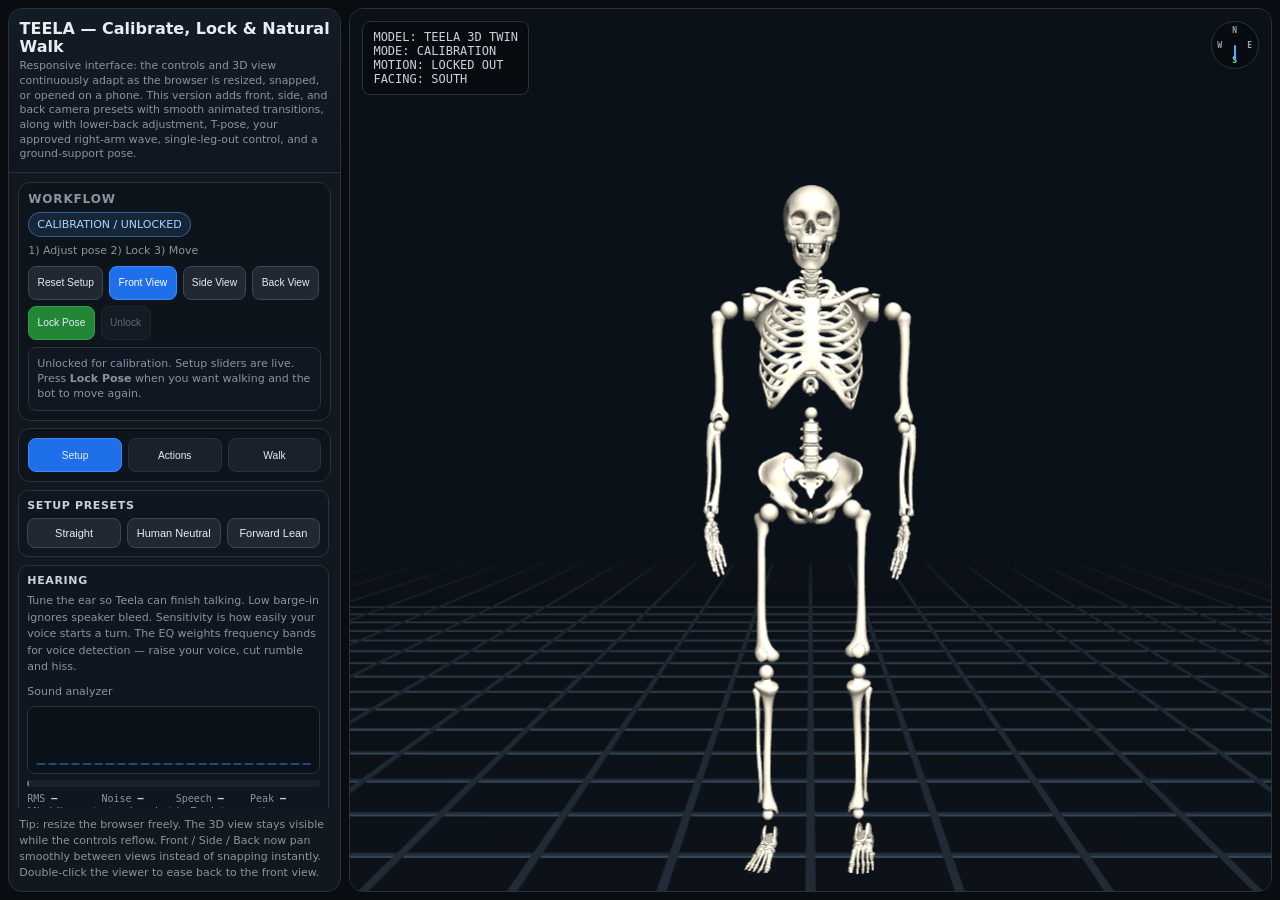
==== ui/robot-simulator.html @ b9431b23 "feat(teela): one executive, BodyState, and simulated-body closed loop Snapshot of grok-desk main (18" ====
<!doctype html>
<html lang="en">
<head>
<meta charset="utf-8">
<meta name="viewport" content="width=device-width,initial-scale=1,viewport-fit=cover">
<title>TEELA — Responsive Front-Center Character View</title>
<style>
:root{
  color-scheme:dark;
  --bg:#090d12; --panel:#111820; --panel2:#0d141c; --line:#29323d;
  --text:#e6edf3; --muted:#8b949e; --accent:#58a6ff; --ok:#3fb950; --warn:#d29922;
}
*{box-sizing:border-box}
html,body{margin:0;height:100%;background:var(--bg);color:var(--text);
  font-family:system-ui,-apple-system,Segoe UI,Roboto,Arial,sans-serif;overflow:hidden}
body{padding:10px}
.app{
  display:grid;
  grid-template-columns:minmax(340px,390px) 1fr;
  gap:10px;
  height:calc(100vh - 20px);
  max-width:1600px;
  margin:auto;
}
.sidebar{
  background:var(--panel);
  border:1px solid var(--line);
  border-radius:14px;
  display:flex;
  flex-direction:column;
  min-height:0;
  overflow:hidden;
}
.sidehead{
  padding:12px 12px 10px;
  border-bottom:1px solid var(--line);
  background:linear-gradient(180deg,#131b25 0%, #10161f 100%);
}
.sidehead h1{font-size:18px;margin:0 0 3px}
.sidehead .sub{font-size:12px;color:var(--muted);line-height:1.35}
.sidebar-body{
  display:grid;
  grid-template-rows:auto auto 1fr;
  gap:8px;
  padding:10px;
  min-height:0;
}
.panel{
  background:var(--panel2);
  border:1px solid var(--line);
  border-radius:12px;
  padding:10px;
  min-width:0;
}
.panel h2{
  margin:0 0 6px;
  font-size:12px;
  text-transform:uppercase;
  letter-spacing:.07em;
  color:var(--muted);
}
.desc{font-size:11px;color:var(--muted);line-height:1.4}
.row{display:flex;gap:6px;flex-wrap:wrap;align-items:center}
button{
  min-height:34px;padding:6px 10px;border-radius:8px;border:1px solid #3b4653;
  background:#202832;color:var(--text);font-size:12px;cursor:pointer
}
button:hover:not(:disabled){background:#293441}
button.primary{background:#1f6feb;border-color:#388bfd}
button.primary:hover:not(:disabled){background:#2f81f7}
button.success{background:#238636;border-color:#2ea043}
button.success:hover:not(:disabled){background:#2ea043}
button:disabled{opacity:.38;cursor:not-allowed}
button.small{min-height:30px;padding:5px 8px;font-size:11px}
button.on,button.motionCtl.on{background:#1f6feb;border-color:#388bfd;color:#fff}
.statepill{
  padding:5px 8px;border:1px solid rgba(88,166,255,.45);border-radius:999px;
  font-size:11px;background:rgba(88,166,255,.12);color:#a5d6ff;display:inline-flex
}
.statepill.locked{background:rgba(88,166,255,.18);border-color:rgba(88,166,255,.65);color:#c8e4ff}
.grid2{display:grid;grid-template-columns:1fr 1fr;gap:6px}
.grid3{display:grid;grid-template-columns:1fr 1fr 1fr;gap:6px}

.tabs{display:flex;gap:6px}
.tab-btn{
  flex:1;min-width:0;text-align:center;
  background:#18212c;border:1px solid var(--line)
}
.tab-btn.active{background:#1f6feb;border-color:#388bfd}
.tab-pane{display:none;min-height:0}
.tab-pane.active{display:block}
.scrollpane{
  min-height:0;overflow:auto;padding-right:2px;
  scrollbar-width:thin;
}
.group{
  border:1px solid var(--line);border-radius:10px;background:#0f1620;
  padding:8px;margin-bottom:8px
}
.group h3{margin:0 0 6px;font-size:11px;color:#c9d1d9;text-transform:uppercase;letter-spacing:.06em}
.slider-row{
  display:grid;grid-template-columns:80px 1fr 40px;gap:6px;align-items:center;
  margin:5px 0
}
.slider-row label{font-size:11px;color:var(--muted)}
.slider-row output{
  text-align:right;font:11px ui-monospace,SFMono-Regular,Menlo,monospace;color:#c9d1d9
}
.part-row{
  display:grid;grid-template-columns:1fr auto auto auto;gap:6px;align-items:center;
  margin:4px 0
}
.part-row .part-name{font-size:11px;color:var(--muted)}
.part-row output{font:11px ui-monospace,SFMono-Regular,Menlo,monospace;min-width:36px;text-align:right;color:#c9d1d9}
input[type=range]{width:100%;min-width:0;accent-color:var(--accent)}
input[type=range]:disabled{opacity:.42}
.stats{display:grid;grid-template-columns:1fr auto;gap:6px 10px;font-size:11px}
.k{color:var(--muted)} .v{text-align:right;font-variant-numeric:tabular-nums}
.hint{font-size:11px;color:var(--muted);line-height:1.5}
.mic-eq{display:block;min-width:0}
.mic-analysis{margin-top:8px;min-width:0}
.mic-analyzer{
  display:flex;align-items:flex-end;gap:clamp(1px,.3vw,2px);
  height:clamp(44px,11vw,68px);margin-top:6px;
  padding:clamp(6px,.6vw,8px);border:1px solid var(--line);border-radius:8px;
  background:#0b1118;min-width:0;overflow:hidden
}
.mic-analyzer span{
  flex:1 1 0;min-width:2px;height:4%;border-radius:2px 2px 0 0;
  background:linear-gradient(180deg,#58a6ff,#1f6feb);opacity:.45
}
.mic-analyzer span.speech{
  background:linear-gradient(180deg,#7ee787,#3fb950);opacity:1
}
.mic-analyzer.tts span,.mic-analyzer.tts span.speech{
  background:linear-gradient(180deg,#e3b341,#d29922);opacity:.9
}
.mic-vu{position:relative;height:7px;margin-top:6px;border-radius:99px;background:#18212c;overflow:hidden}
.mic-vu i{display:block;height:100%;width:0;background:#3fb950;border-radius:99px}
.mic-vu em{position:absolute;top:0;bottom:0;width:2px;left:0;background:#8b949e;opacity:.75}
.mic-vu.hot i{background:#d29922}
.mic-vu.speech i{background:#3fb950}
.mic-stats{
  display:grid;grid-template-columns:repeat(4,minmax(0,1fr));gap:4px;margin-top:6px;
  font:clamp(9px,.8vw,10px) ui-monospace,SFMono-Regular,Menlo,monospace;color:var(--muted)
}
.mic-stats span{min-width:0;overflow:hidden;text-overflow:ellipsis;white-space:nowrap}
.mic-stats b{color:#c9d1d9;font-weight:600}
kbd{border:1px solid #3b4653;border-bottom-width:2px;border-radius:4px;background:#202832;padding:1px 5px;color:var(--text);font-size:11px}
.msg{margin-top:7px;padding:8px;border:1px solid var(--line);border-radius:8px;background:#101723;font-size:11px;color:var(--muted);line-height:1.4}

.stage{
  position:relative;
  border:1px solid var(--line);
  border-radius:14px;
  overflow:hidden;
  background:#0b1118;
  min-height:0;
}
#gl{display:block;width:100%;height:100%;touch-action:none}
.hud{
  position:absolute;left:12px;top:12px;padding:8px 10px;border:1px solid var(--line);
  border-radius:8px;background:rgba(8,12,17,.82);
  font:12px ui-monospace,SFMono-Regular,Menlo,monospace;
  color:#c9d1d9;pointer-events:none;white-space:pre
}
.compass{
  position:absolute;right:12px;top:12px;left:auto;width:48px;height:48px;z-index:3;
  border:1px solid var(--line);border-radius:50%;
  background:rgba(8,12,17,.82);pointer-events:none;
  color:#9aa4b2;font:700 8px ui-monospace,SFMono-Regular,Menlo,monospace
}
.compass [data-heading]{position:absolute;transform:translate(-50%,-50%)}
.compass-n{left:50%;top:8px}
.compass-s{left:50%;top:calc(100% - 8px)}
.compass-e{left:calc(100% - 8px);top:50%}
.compass-w{left:8px;top:50%}
.compass .on{color:#7ee787}
.compass-needle{
  position:absolute;left:50%;top:50%;width:2px;height:16px;background:#58a6ff;
  transform-origin:50% 100%;border-radius:1px;margin-left:-1px;margin-top:-16px
}
.loading{
  position:absolute;inset:0;z-index:5;display:grid;place-items:center;background:#0b1118;
  color:#c9d1d9;text-align:center;padding:30px
}
.loading strong{display:block;margin-bottom:6px}
.loading span{font-size:12px;color:var(--muted)}
#error{
  display:none;position:absolute;inset:0;z-index:8;place-items:center;
  background:#0b1118;color:#ffb4a9;text-align:center;padding:32px
}

.footer-note{
  font-size:11px;color:var(--muted);padding:0 10px 10px;line-height:1.45
}

@media (max-width: 1100px){
  body{overflow:auto;height:auto}
  html,body{height:auto}
  .app{grid-template-columns:1fr; height:auto; min-height:calc(100vh - 20px)}
  .stage{height:60vh}
  .sidebar{overflow:visible}
  .sidebar-body{display:block}
  .scrollpane{overflow:visible;max-height:none}
}

/* ==========================================================
   TEELA FLUID RESPONSIVE LAYOUT
   Continuously adapts from full desktop -> snapped window ->
   narrow desktop/tablet -> phone portrait -> phone landscape.
   ========================================================== */

:root{
  --page-pad:clamp(4px,.65vw,10px);
  --app-gap:clamp(4px,.65vw,10px);
}

/* Keep the application inside the actual visible viewport. */
html,body{
  width:100%;
  height:100%;
  min-width:0;
  min-height:0;
  overflow:hidden;
}
body{
  padding:var(--page-pad);
  overscroll-behavior:none;
}

/* Fluid desktop baseline. */
.app{
  width:100%;
  max-width:1800px;
  height:calc(100dvh - (2 * var(--page-pad)));
  min-width:0;
  min-height:0;
  margin:0 auto;
  gap:var(--app-gap);
  grid-template-columns:clamp(290px,26vw,390px) minmax(0,1fr);
}

.sidebar,
.stage{
  min-width:0;
  min-height:0;
}

.sidebar{
  overflow:hidden;
}

.sidebar-body{
  min-height:0;
  overflow:hidden;
  padding:clamp(6px,.7vw,10px);
  gap:clamp(5px,.6vw,8px);
}

.scrollpane{
  min-height:0;
  overflow:auto;
  max-height:none;
  overscroll-behavior:contain;
  -webkit-overflow-scrolling:touch;
}

/* Let button grids reflow based on the real sidebar width, not only viewport width. */
.grid2{
  grid-template-columns:repeat(auto-fit,minmax(118px,1fr));
}
.grid3{
  grid-template-columns:repeat(auto-fit,minmax(92px,1fr));
}

.sidehead{
  padding:clamp(8px,.8vw,12px);
}
.sidehead h1{
  font-size:clamp(14px,1.25vw,18px);
  line-height:1.15;
}
.sidehead .sub{
  font-size:clamp(10px,.85vw,12px);
}

.panel{
  padding:clamp(7px,.7vw,10px);
}

button{
  font-size:clamp(10px,.8vw,12px);
  padding-left:clamp(6px,.65vw,10px);
  padding-right:clamp(6px,.65vw,10px);
  touch-action:manipulation;
}

.slider-row{
  grid-template-columns:minmax(68px,80px) minmax(70px,1fr) 40px;
  gap:clamp(3px,.45vw,6px);
}

#gl{
  position:absolute;inset:0;
  width:100%;
  height:100%;
}

/* ----------------------------------------------------------
   Half snapped / narrowed desktop.
   Stay side-by-side and continuously shrink rather than
   suddenly stacking at the old 1100px breakpoint.
   ---------------------------------------------------------- */
@media (max-width:1100px) and (min-width:641px){
  html,body{
    height:100%;
    overflow:hidden;
  }
  body{
    height:100%;
    overflow:hidden;
  }
  .app{
    grid-template-columns:clamp(250px,35vw,330px) minmax(0,1fr);
    height:calc(100dvh - (2 * var(--page-pad)));
    min-height:0;
  }
  .stage{
    height:auto;
    min-height:0;
  }
  .sidebar{
    overflow:hidden;
  }
  .sidebar-body{
    display:grid;
    grid-template-rows:auto auto minmax(0,1fr);
  }
  .scrollpane{
    overflow:auto;
    max-height:none;
  }
  .sidehead h1{
    font-size:clamp(12px,1.7vw,15px);
  }
  .sidehead .sub{
    font-size:10px;
    display:-webkit-box;
    -webkit-box-orient:vertical;
    -webkit-line-clamp:2;
    overflow:hidden;
  }
  .footer-note{
    display:none;
  }
  .panel h2,
  .group h3{
    font-size:10px;
  }
  .hint,
  .desc,
  .msg{
    font-size:10px;
  }
  .grid3{
    grid-template-columns:repeat(auto-fit,minmax(88px,1fr));
  }
  button{
    min-height:31px;
    font-size:10px;
    padding:4px 6px;
  }
  button.small{
    min-height:29px;
    font-size:9px;
    padding:4px 5px;
  }
  .slider-row{
    grid-template-columns:66px minmax(56px,1fr) 36px;
    margin:3px 0;
  }
  .slider-row label,
  .slider-row output{
    font-size:10px;
  }
  .mic-analyzer{height:56px}
  .mic-stats{font-size:9px}
  .compass{
    right:8px;
    top:8px;
    left:auto;
    width:40px;
    height:40px;
    font-size:7px;
  }
  .compass-n,.compass-s{top:7px}
  .compass-s{top:calc(100% - 7px)}
  .compass-e{left:calc(100% - 7px)}
  .compass-w{left:7px}
  .compass-needle{height:12px;margin-top:-12px}
  .hud{
    left:8px;
    top:8px;
    font-size:10px;
    padding:6px 7px;
  }
}

/* Additional compression as a snapped desktop window gets very narrow,
   while still preserving the side-by-side view. */
@media (max-width:800px) and (min-width:641px){
  .app{
    grid-template-columns:250px minmax(0,1fr);
  }
  .sidehead .sub{
    display:none;
  }
  .sidehead{
    padding:7px;
  }
  .sidebar-body{
    padding:5px;
    gap:4px;
  }
  .panel{
    padding:6px;
  }
  .msg{
    display:none;
  }
  .grid2,
  .grid3{
    grid-template-columns:1fr 1fr;
  }
  .hud{
    font-size:9px;
    max-width:calc(100% - 56px);
  }
}

/* ----------------------------------------------------------
   Phones / very narrow browser windows.
   Keep the 3D model permanently visible above the controls.
   Only the lower control area scrolls.
   ---------------------------------------------------------- */
@media (max-width:640px){
  html,body{
    height:100%;
    overflow:hidden;
  }
  body{
    height:100%;
    padding:max(4px,env(safe-area-inset-top))
            max(4px,env(safe-area-inset-right))
            max(4px,env(safe-area-inset-bottom))
            max(4px,env(safe-area-inset-left));
  }
  .app{
    display:grid;
    grid-template-columns:minmax(0,1fr);
    grid-template-rows:minmax(210px,42dvh) minmax(0,1fr);
    gap:4px;
    height:calc(100dvh - max(8px,env(safe-area-inset-top)) - max(8px,env(safe-area-inset-bottom)));
    min-height:0;
  }
  .stage{
    grid-row:1;
    height:auto;
    min-height:210px;
    border-radius:10px;
  }
  .sidebar{
    grid-row:2;
    min-height:0;
    overflow:hidden;
    border-radius:10px;
  }
  .sidehead{
    flex:0 0 auto;
    padding:6px 8px;
  }
  .sidehead h1{
    margin:0;
    font-size:12px;
    white-space:nowrap;
    overflow:hidden;
    text-overflow:ellipsis;
  }
  .sidehead .sub{
    display:none;
  }
  .sidebar-body{
    display:grid;
    grid-template-rows:auto auto minmax(0,1fr);
    padding:5px;
    gap:4px;
    min-height:0;
    overflow:hidden;
  }
  .scrollpane{
    min-height:0;
    overflow:auto;
    max-height:none;
  }
  .panel{
    padding:6px;
    border-radius:8px;
  }
  .panel h2{
    margin-bottom:4px;
    font-size:9px;
  }
  .msg{
    display:none;
  }
  .statepill{
    font-size:9px;
    padding:4px 6px;
  }
  .tabs{
    gap:4px;
  }
  .tab-btn{
    min-height:32px;
    font-size:10px;
  }
  .group{
    padding:6px;
    margin-bottom:5px;
    border-radius:8px;
  }
  .group h3{
    margin-bottom:4px;
    font-size:9px;
  }
  .grid2,
  .grid3{
    grid-template-columns:1fr 1fr;
    gap:4px;
  }
  .slider-row{
    grid-template-columns:70px minmax(68px,1fr) 36px;
    gap:4px;
    margin:3px 0;
  }
  .slider-row label,
  .slider-row output,
  .hint{
    font-size:9px;
  }
  input[type=range]{
    min-height:26px;
  }
  .mic-analyzer{height:48px;padding:6px}
  .mic-stats{grid-template-columns:1fr 1fr;gap:3px 8px;font-size:9px}
  button{
    min-height:34px;
    padding:5px 6px;
    font-size:10px;
  }
  button.small{
    min-height:32px;
    padding:4px;
    font-size:9px;
  }
  .footer-note{
    display:none;
  }
  .compass{
    right:6px;
    top:6px;
    width:36px;
    height:36px;
    font-size:7px;
  }
  .compass-needle{height:10px;margin-top:-10px}
  .hud{
    left:6px;
    top:6px;
    max-width:calc(100% - 50px);
    padding:5px 6px;
    font-size:8px;
    line-height:1.25;
    overflow:hidden;
  }
}

/* Small phones. */
@media (max-width:430px){
  .app{
    grid-template-rows:minmax(195px,39dvh) minmax(0,1fr);
  }
  .stage{
    min-height:195px;
  }
  .sidebar-body{
    padding:4px;
  }
  .panel{
    padding:5px;
  }
  .row{
    gap:4px;
  }
  .slider-row{
    grid-template-columns:64px minmax(58px,1fr) 34px;
  }
  .slider-row label,
  .slider-row output{
    font-size:8px;
  }
  .mic-analyzer{height:42px}
}

/* Very narrow phones: one button per row where labels need room. */
@media (max-width:350px){
  .grid2,
  .grid3{
    grid-template-columns:1fr;
  }
  .hud{
    max-width:calc(100% - 48px);
  }
}

/* Phone landscape: return to a compact two-column layout so the
   skeleton does not become a shallow horizontal strip. */
@media (max-height:520px) and (orientation:landscape) and (max-width:950px){
  body{
    padding:4px;
  }
  .app{
    grid-template-columns:clamp(230px,38vw,290px) minmax(0,1fr);
    grid-template-rows:minmax(0,1fr);
    height:calc(100dvh - 8px);
    gap:4px;
  }
  .sidebar{
    grid-column:1;
    grid-row:1;
  }
  .stage{
    grid-column:2;
    grid-row:1;
    height:auto;
    min-height:0;
  }
  .sidehead{
    padding:5px 7px;
  }
  .sidehead h1{
    font-size:11px;
  }
  .sidehead .sub,
  .msg,
  .footer-note{
    display:none;
  }
  .sidebar-body{
    padding:4px;
    gap:3px;
  }
  .panel{
    padding:5px;
  }
  .group{
    padding:5px;
    margin-bottom:4px;
  }
  .grid2,
  .grid3{
    grid-template-columns:1fr 1fr;
  }
  .slider-row{
    grid-template-columns:60px minmax(52px,1fr) 31px;
    gap:3px;
    margin:2px 0;
  }
  .slider-row label,
  .slider-row output,
  .hint{
    font-size:8px;
  }
  .mic-analyzer{height:36px;padding:4px}
  .mic-stats{grid-template-columns:1fr 1fr;font-size:8px}
  button{
    min-height:28px;
    padding:3px 4px;
    font-size:9px;
  }
  button.small{
    min-height:27px;
    padding:3px;
    font-size:8px;
  }
  .hud{
    font-size:8px;
  }
}

</style>
</head>
<body>
<div class="app">
  <aside class="sidebar">
    <div class="sidehead">
      <h1>TEELA — Calibrate, Lock & Natural Walk</h1>
      <div class="sub">Responsive interface: the controls and 3D view continuously adapt as the browser is resized, snapped, or opened on a phone. This version adds front, side, and back camera presets with smooth animated transitions, along with lower-back adjustment, T-pose, your approved right-arm wave, single-leg-out control, and a ground-support pose.</div>
    </div>

    <div class="sidebar-body">
      <section class="panel">
        <h2>Workflow</h2>
        <div class="row" style="justify-content:space-between;margin-bottom:6px">
          <span id="poseState" class="statepill">CALIBRATION / UNLOCKED</span>
          <span class="hint">1) Adjust pose  2) Lock  3) Move</span>
        </div>
        <div class="row">
          <button id="resetPose" type="button">Reset Setup</button>
          <button id="frontView" type="button">Front View</button>
          <button id="sideView" type="button">Side View</button>
          <button id="backView" type="button">Back View</button>
          <button id="lockPose" type="button" class="success">Lock Pose</button>
          <button id="unlockPose" type="button" disabled>Unlock</button>
        </div>
        <div class="msg" id="lockMsg">Walking and action controls are disabled until you press <strong>Lock Pose</strong>.</div>
      </section>

      <section class="panel">
        <div class="tabs">
          <button id="tabSetupBtn" class="tab-btn active" type="button">Setup</button>
          <button id="tabActionBtn" class="tab-btn" type="button">Actions</button>
          <button id="tabWalkBtn" class="tab-btn" type="button">Walk</button>
        </div>
      </section>

      <div class="scrollpane">
        <div id="tabSetup" class="tab-pane active">
          <section class="group">
            <h3>Setup Presets</h3>
            <div class="grid3">
              <button class="setupPreset small" id="presetStraight" type="button">Straight</button>
              <button class="setupPreset small" id="presetHuman" type="button">Human Neutral</button>
              <button class="setupPreset small" id="presetForward" type="button">Forward Lean</button>
            </div>
          </section>

          <section class="group">
            <h3>Hearing</h3>
            <div class="hint" style="margin-bottom:6px">Tune the ear so Teela can finish talking. Low barge-in ignores speaker bleed. Sensitivity is how easily your voice starts a turn. The EQ weights frequency bands for voice detection — raise your voice, cut rumble and hiss.</div>
            <div class="mic-analysis">
              <div class="hint">Sound analyzer</div>
              <div class="mic-analyzer" id="micAnalyzer" aria-hidden="true"></div>
              <div class="mic-vu" id="micVu"><i id="micVuFill"></i><em id="micVuNoise"></em></div>
              <div class="mic-stats">
                <span>RMS <b id="micRms">—</b></span>
                <span>Noise <b id="micNoiseV">—</b></span>
                <span>Speech <b id="micBandV">—</b></span>
                <span>Peak <b id="micPeakV">—</b></span>
              </div>
              <div class="hint" id="micHearState">Mic idle — start voice chat in Desk to see the analyzer.</div>
            </div>
            <div class="slider-row"><label for="micSens">Sensitivity</label><input id="micSens" type="range" min="0" max="100" value="50" step="1"><output id="micSensO">50</output></div>
            <div class="slider-row"><label for="micBarge">Barge-in</label><input id="micBarge" type="range" min="0" max="100" value="15" step="1"><output id="micBargeO">15</output></div>
            <div class="slider-row"><label for="micHang">End pause</label><input id="micHang" type="range" min="400" max="2500" value="1200" step="50"><output id="micHangO">1.2s</output></div>
            <div class="hint" style="margin-top:8px">Sensitivity EQ</div>
            <div class="mic-eq" id="micEq" aria-label="Microphone sensitivity equalizer"></div>
            <div class="row" style="margin-top:6px"><button class="small" id="micReset" type="button">Reset hearing</button></div>
          </section>

          <section class="group">
            <h3>Spine & Head</h3>
            <div class="slider-row"><label for="lowerBack">Lower back</label><input class="cal" id="lowerBack" type="range" min="-25" max="35" value="0" step="1"><output id="lowerBackO">0°</output></div>
            <div class="slider-row"><label for="back">Upper back</label><input class="cal" id="back" type="range" min="-30" max="55" value="0" step="1"><output id="backO">0°</output></div>
            <div class="slider-row"><label for="headPan">Head pan</label><input class="cal" id="headPan" type="range" min="-70" max="70" value="0" step="1"><output id="headPanO">0°</output></div>
            <div class="slider-row"><label for="headTilt">Head tilt</label><input class="cal" id="headTilt" type="range" min="-40" max="40" value="0" step="1"><output id="headTiltO">0°</output></div>
          </section>

          <section class="group">
            <h3>Left Arm</h3>
            <div class="slider-row"><label for="shL">Shoulder fwd</label><input class="cal" id="shL" type="range" min="-35" max="155" value="0" step="1"><output id="shLO">0°</output></div>
            <div class="slider-row"><label for="shOutL">Arm out</label><input class="cal" id="shOutL" type="range" min="0" max="110" value="0" step="1"><output id="shOutLO">0°</output></div>
            <div class="slider-row"><label for="elL">Elbow</label><input class="cal" id="elL" type="range" min="-120" max="15" value="-5" step="1"><output id="elLO">-5°</output></div>
            <div class="slider-row"><label for="wrL">Wrist</label><input class="cal" id="wrL" type="range" min="-180" max="180" value="0" step="1"><output id="wrLO">0°</output></div>
          </section>

          <section class="group">
            <h3>Right Arm</h3>
            <div class="slider-row"><label for="shR">Shoulder fwd</label><input class="cal" id="shR" type="range" min="-35" max="155" value="0" step="1"><output id="shRO">0°</output></div>
            <div class="slider-row"><label for="shOutR">Arm out</label><input class="cal" id="shOutR" type="range" min="0" max="110" value="0" step="1"><output id="shOutRO">0°</output></div>
            <div class="slider-row"><label for="elR">Elbow</label><input class="cal" id="elR" type="range" min="-120" max="15" value="-5" step="1"><output id="elRO">-5°</output></div>
            <div class="slider-row"><label for="wrR">Wrist</label><input class="cal" id="wrR" type="range" min="-180" max="180" value="0" step="1"><output id="wrRO">0°</output></div>
          </section>

          <section class="group">
            <h3>Left Leg</h3>
            <div class="slider-row"><label for="hipL">Hip fwd</label><input class="cal" id="hipL" type="range" min="-45" max="90" value="0" step="1"><output id="hipLO">0°</output></div>
            <div class="slider-row"><label for="hipOutL">Leg out</label><input class="cal" id="hipOutL" type="range" min="0" max="20" value="0" step="1"><output id="hipOutLO">0°</output></div>
            <div class="slider-row"><label for="kneeL">Knee flex</label><input class="cal" id="kneeL" type="range" min="0" max="110" value="6" step="1"><output id="kneeLO">6°</output></div>
            <div class="slider-row"><label for="ankleL">Ankle</label><input class="cal" id="ankleL" type="range" min="-40" max="40" value="0" step="1"><output id="ankleLO">0°</output></div>
          </section>

          <section class="group">
            <h3>Right Leg</h3>
            <div class="slider-row"><label for="hipR">Hip fwd</label><input class="cal" id="hipR" type="range" min="-45" max="90" value="0" step="1"><output id="hipRO">0°</output></div>
            <div class="slider-row"><label for="hipOutR">Leg out</label><input class="cal" id="hipOutR" type="range" min="0" max="20" value="0" step="1"><output id="hipOutRO">0°</output></div>
            <div class="slider-row"><label for="kneeR">Knee flex</label><input class="cal" id="kneeR" type="range" min="0" max="110" value="6" step="1"><output id="kneeRO">6°</output></div>
            <div class="slider-row"><label for="ankleR">Ankle</label><input class="cal" id="ankleR" type="range" min="-40" max="40" value="0" step="1"><output id="ankleRO">0°</output></div>
          </section>
        </div>

        <div id="tabActions" class="tab-pane">
          <section class="group">
            <h3>Walk / Neutral</h3>
            <div class="grid2">
              <button class="motionCtl" id="walkLeft" type="button" disabled>← Walk Left · East</button>
              <button class="motionCtl" id="walkRight" type="button" disabled>Walk Right · West →</button>
              <button class="motionCtl" id="walkPlace" type="button" disabled>In Place · South</button>
              <button class="motionCtl" id="walkBack" type="button" disabled>Walk Back · North</button>
              <button class="motionCtl" id="stopMotion" type="button" disabled>Stop</button>
            </div>
            <div class="hint" style="margin-top:6px">Facing you is <strong>south</strong>. Walk left is <strong>east</strong>, walk right is <strong>west</strong>, walk back is <strong>north</strong>.</div>
            <div class="row" style="margin-top:6px">
              <button class="motionCtl" id="neutralAction" type="button" disabled>Return to Locked Pose</button>
            </div>
          </section>

          <section class="group">
            <h3>Body Actions</h3>
            <div class="hint" style="margin-bottom:6px">Forward means anatomical forward. The 90° leg raise puts the femur horizontal and the knee at 90°, with the shin dropping downward. Only one leg pivots outward at a time. Leg Out and 90° Raise plant the stance foot first, then the free leg moves. Kneel left/right lower onto one knee; Kneel Both puts both knees on the ground. The ground-support pose keeps the feet planted while the torso folds and the hands reach the floor.</div>
            <div class="grid3">
              <button class="motionCtl small" id="bendForward" disabled>Bend Forward</button>
              <button class="motionCtl small" id="armsForward" disabled>Arms Forward</button>
              <button class="motionCtl small" id="armsUp" disabled>Arms Up</button>
              <button class="motionCtl small" id="tPose" disabled>T Pose</button>
              <button class="motionCtl small" id="waveRight" disabled>Wave Right</button>
              <button class="motionCtl small" id="leftLegOut" disabled>Left Leg Out 20°</button>
              <button class="motionCtl small" id="rightLegOut" disabled>Right Leg Out 20°</button>
              <button class="motionCtl small" id="leftLegForward" disabled>Left 90° Raise</button>
              <button class="motionCtl small" id="legsNeutral" disabled>Legs Neutral</button>
              <button class="motionCtl small" id="rightLegForward" disabled>Right 90° Raise</button>
              <button class="motionCtl small" id="kneelLeft" disabled>Kneel Left</button>
              <button class="motionCtl small" id="kneelBoth" disabled>Kneel Both</button>
              <button class="motionCtl small" id="kneelRight" disabled>Kneel Right</button>
              <button class="motionCtl small" id="groundPose" disabled>Ground Support</button>
            </div>
          </section>

          <section class="group">
            <h3>Head Controls</h3>
            <div class="hint" style="margin-bottom:6px">Nudges from the locked pose. The rest of the body stays put.</div>
            <div class="grid3">
              <button class="motionCtl small" id="headLeft" disabled>Head Left</button>
              <button class="motionCtl small" id="headCenter" disabled>Center</button>
              <button class="motionCtl small" id="headRight" disabled>Head Right</button>
              <button class="motionCtl small" id="headUp" disabled>Head Up</button>
              <button class="motionCtl small" id="headLevel" disabled>Level</button>
              <button class="motionCtl small" id="headDown" disabled>Head Down</button>
            </div>
          </section>

          <section class="group">
            <h3>Locked Parts</h3>
            <div class="hint" style="margin-bottom:6px">After lock, move any part in either direction. The bot uses these same directions so one joint does not reset the others.</div>
            <div id="partControls"></div>
          </section>

          <section class="group">
            <h3>Keyboard</h3>
            <div class="hint">
              After locking: <kbd>A</kbd>/<kbd>←</kbd> walk left (east),
              <kbd>D</kbd>/<kbd>→</kbd> walk right (west),
              <kbd>S</kbd>/<kbd>↓</kbd> walk back (north),
              <kbd>Space</kbd> stop,
              <kbd>N</kbd> locked neutral. Facing you is south.
            </div>
          </section>
        </div>

        <div id="tabWalk" class="tab-pane">
          <section class="group">
            <h3>Natural Walk Tuning</h3>
            <div class="slider-row"><label for="speed">Speed</label><input id="speed" type="range" min=".25" max="1.8" step=".05" value="1" disabled><output id="speedO">1.00×</output></div>
            <div class="slider-row"><label for="stride">Stride</label><input id="stride" type="range" min="40" max="125" step="1" value="90" disabled><output id="strideO">90%</output></div>
            <div class="slider-row"><label for="armSwing">Arm swing</label><input id="armSwing" type="range" min="0" max="130" step="1" value="90" disabled><output id="armSwingO">90%</output></div>
            <div class="slider-row"><label for="sway">Hip sway</label><input id="sway" type="range" min="0" max="130" step="1" value="75" disabled><output id="swayO">75%</output></div>
          </section>

          <section class="group">
            <h3>Live State</h3>
            <div class="stats">
              <span class="k">Setup</span><span class="v" id="setupState">UNLOCKED</span>
              <span class="k">Motion</span><span class="v" id="motionState">DISABLED</span>
              <span class="k">Facing</span><span class="v" id="facingState">south</span>
              <span class="k">Direction</span><span class="v" id="direction">—</span>
              <span class="k">Gait phase</span><span class="v" id="phase">0°</span>
              <span class="k">Lower back</span><span class="v" id="liveLowerBack">0°</span>
              <span class="k">Upper back</span><span class="v" id="liveBack">0°</span>
              <span class="k">Head pan</span><span class="v" id="livePan">0°</span>
              <span class="k">Head tilt</span><span class="v" id="liveTilt">0°</span>
            </div>
          </section>

          <section class="group">
            <h3>Walk Model</h3>
            <div class="hint">
              The gait keeps the knee in normal backward flexion only. During swing the knee folds first, then the femur advances, then the shin extends downward for heel strike. Lower-back motion is small and upper-back motion is slightly larger, while hip-out and arm-out controls remain available for poses like T-pose and ground support.
            </div>
          </section>
        </div>
      </div>
    </div>

    <div class="footer-note">
      Tip: resize the browser freely. The 3D view stays visible while the controls reflow. Front / Side / Back now pan smoothly between views instead of snapping instantly. Double-click the viewer to ease back to the front view.
    </div>
  </aside>

  <main class="stage">
    <canvas id="gl"></canvas>
    <div class="hud" id="hud">MODEL: PREPARING
MODE: CALIBRATION
MOTION: LOCKED OUT</div>
    <div class="compass" id="compass" aria-label="Compass: facing you is south">
      <span class="compass-n" data-heading="north">N</span>
      <span class="compass-e" data-heading="east">E</span>
      <span class="compass-s" data-heading="south">S</span>
      <span class="compass-w" data-heading="west">W</span>
      <span class="compass-needle" id="compassNeedle"></span>
    </div>

    <div class="loading" id="loading">
      <div>
        <strong>Preparing solid articulated skeleton…</strong>
        <span id="loadStatus">Loading Las Catrina skeleton</span>
      </div>
    </div>
    <div id="error"></div>
  </main>
</div>

<script>
(() => {
"use strict";

const DEG = Math.PI / 180;
const ELBOW_UI_MAX = 15;
const ELBOW_UI_MIN = -120;

const defs = {
  neck_pan: {min:-70, max:70},
  neck_tilt: {min:-40, max:40},
  left_shoulder: {min:-35, max:155},
  left_shoulder_out: {min:0, max:110},
  left_elbow: {min:0, max:135},
  left_wrist: {min:-180, max:180},
  right_shoulder: {min:-35, max:155},
  right_shoulder_out: {min:0, max:110},
  right_elbow: {min:0, max:135},
  right_wrist: {min:-180, max:180},
  upper_back_pitch: {min:-30, max:55},
  lower_back_pitch: {min:-25, max:35},
  lower_back_roll: {min:-25, max:25},
  left_hip: {min:-45, max:90},
  left_hip_out: {min:0, max:20},
  left_knee: {min:0, max:120},
  left_ankle: {min:-40, max:40},
  right_hip: {min:-45, max:90},
  right_hip_out: {min:0, max:20},
  right_knee: {min:0, max:120},
  right_ankle: {min:-40, max:40}
};

const aliases = {
  neck_yaw: "neck_pan",
  neck_pitch: "neck_tilt",
  torso_yaw: "lower_back_roll",
  left_arm_out: "left_shoulder_out",
  right_arm_out: "right_shoulder_out",
  left_leg_out: "left_hip_out",
  right_leg_out: "right_hip_out"
};

function emptyJoints(){
  const o = {};
  Object.keys(defs).forEach(k => { o[k] = 0; });
  o.left_elbow = 0;
  o.right_elbow = 0;
  o.left_knee = 0;
  o.right_knee = 0;
  return o;
}
function completeJoints(src){
  const out = emptyJoints();
  if(src && typeof src === "object"){
    Object.keys(defs).forEach(k => {
      if(src[k] == null) return;
      const n = Number(src[k]);
      if(Number.isFinite(n)) out[k] = n;
    });
  }
  return out;
}
const ARM_JOINTS = [
  "left_shoulder","left_shoulder_out","left_elbow","left_wrist",
  "right_shoulder","right_shoulder_out","right_elbow","right_wrist"
];
function copyArmJoints(dest, src){
  ARM_JOINTS.forEach(k => {
    const n = Number(src && src[k] != null ? src[k] : 0);
    dest[k] = Number.isFinite(n) ? n : 0;
  });
  return dest;
}
function restArms(dest, elbow){
  dest.left_shoulder = 0;
  dest.left_shoulder_out = 0;
  dest.left_wrist = 0;
  dest.right_shoulder = 0;
  dest.right_shoulder_out = 0;
  dest.right_wrist = 0;
  dest.left_elbow = elbow == null ? 5 : elbow;
  dest.right_elbow = elbow == null ? 5 : elbow;
  return dest;
}
let gestureTarget = emptyJoints();
let gestureCurrent = emptyJoints();
function composeLockedPose(){
  const hold = completeJoints(lockedPose);
  Object.keys(defs).forEach(k => {
    hold[k] = (Number(lockedPose[k]||0)||0) + (Number(gestureCurrent[k]||0)||0);
  });
  return hold;
}
function applyLockedTargets(){
  const hold = completeJoints(lockedPose);
  Object.keys(defs).forEach(k => {
    hold[k] = (Number(lockedPose[k]||0)||0) + (Number(gestureTarget[k]||0)||0);
  });
  setTargets(hold, true);
  return hold;
}
function stopWaving(){
  // teela_v2: waving=false. Overlay must not run after Arms Forward / Stop.
  waving = false;
  waveIntent = false;
  waveBlend = 0;
  waveStarted = 0;
  if(state.motion === "waving") state.motion = "idle";
}
function applyGestureMap(offsets){
  gestureTarget = emptyJoints();
  Object.assign(gestureTarget, offsets || {});
  applyLockedTargets();
}
function setGesture(offsets){
  // teela_v2 setGesture: walking=false, waving=false, blankOffsets, assign.
  if(walkTimer){ clearInterval(walkTimer); walkTimer = null; }
  pendingMove = null;
  pendingWalkDir = null;
  reverseStage = null;
  stopWaving();
  state.motion = "idle";
  if(isKneeling()){
    startGestureSteps("custom", [{offsets: offsets || {}, drop: 0}]);
    return;
  }
  gestureSteps = null;
  kneelDropTarget = 0;
  applyGestureMap(offsets);
}
function gestureOffsetsFromHold(hold){
  const offsets = emptyJoints();
  const base = completeJoints(lockedPose);
  Object.keys(defs).forEach(k => {
    offsets[k] = (Number(hold[k]||0)||0) - (Number(base[k]||0)||0);
  });
  return offsets;
}
function startWave(side, source){
  // Absolute hold relative to locked pose, then overlay on THAT arm only.
  source = source || "UI";
  side = String(side||"right").toLowerCase() === "left" ? "left" : "right";
  if(state.estop) return {ok:false, error:"E-STOP is active"};
  if(!state.motors) return {ok:false, error:"Motors are disabled"};
  if(source !== "demo" && source !== "walk" && source !== "hydrate") stopDemo();
  if(source !== "hydrate") ensureLocked(true);
  const lp = completeJoints(lockedPose);
  const offsets = {};
  offsets[side+"_shoulder"] = 24 - (lp[side+"_shoulder"]||0);
  offsets[side+"_shoulder_out"] = 0 - (lp[side+"_shoulder_out"]||0);
  offsets[side+"_elbow"] = 118 - (lp[side+"_elbow"]||0);
  offsets[side+"_wrist"] = 0 - (lp[side+"_wrist"]||0);
  setGesture(offsets);
  waveSide = side;
  waveIntent = true;
  waving = true;
  waveBlend = 1;
  waveStarted = performance.now();
  state.pose = "wave";
  state.motion = source === "demo" ? "demo" : "waving";
  log((source||"control")+": wave — "+side+" wrist stays 0°");
  if(source === "UI") persistUi();
  emit();
  return {ok:true};
}
function startWaveRight(source){ return startWave("right", source); }
function waveHoldSide(map){
  map = map || {};
  const l = Number(map.left_elbow||0) >= 90 && Number(map.left_shoulder||0) >= 15;
  const r = Number(map.right_elbow||0) >= 90 && Number(map.right_shoulder||0) >= 15;
  if(l && !r) return "left";
  if(r && !l) return "right";
  return "";
}
function returnNeutral(){
  // teela_v2: stopAll + blankOffsets. Gesture eases back to the locked pose.
  stopDemo();
  if(walkTimer){ clearInterval(walkTimer); walkTimer = null; }
  pendingMove = null;
  pendingWalkDir = null;
  reverseStage = null;
  stopWaving();
  state.motion = "idle";
  state.walkDir = "place";
  state.heading = "south";
  if(isKneeling()){
    startGestureSteps("custom", [{offsets: {}, drop: 0}]);
    return {ok:true};
  }
  gestureSteps = null;
  kneelDropTarget = 0;
  gestureTarget = emptyJoints();
  applyLockedTargets();
  state.pose = "custom";
  persistUi();
  emit();
  return {ok:true};
}
function applySetupPreset(name){
  if(state.locked) return;
  const hold = completeJoints(poses.home);
  restArms(hold, 5);
  if(name === "straight"){
    hold.left_elbow = 0; hold.right_elbow = 0; hold.left_knee = 0; hold.right_knee = 0;
  } else if(name === "human_neutral"){
    hold.left_elbow = 8; hold.right_elbow = 8;
    hold.left_hip = 1; hold.right_hip = 1;
    hold.left_knee = 6; hold.right_knee = 6;
  } else if(name === "forward_lean"){
    hold.lower_back_pitch = 10; hold.upper_back_pitch = 18; hold.neck_tilt = 4;
    hold.left_hip = -2; hold.right_hip = -2; hold.left_knee = 8; hold.right_knee = 8;
  }
  gestureTarget = emptyJoints();
  setTargets(hold, true);
  Object.assign(state.joints, targets);
  liveJoints = Object.assign({}, targets);
  state.pose = name === "home" ? "home" : name;
  persistUi();
  emit();
  syncSliders();
}

const poses = {
  home: (() => {
    const j = emptyJoints();
    j.left_elbow=5; j.right_elbow=5; j.left_knee=6; j.right_knee=6;
    return j;
  })(),
  straight: (() => { const j = emptyJoints(); j.left_elbow=0; j.right_elbow=0; j.left_knee=0; j.right_knee=0; return j; })(),
  human_neutral: (() => {
    const j = emptyJoints();
    j.left_elbow=8; j.right_elbow=8; j.left_knee=6; j.right_knee=6;
    j.left_hip=1; j.right_hip=1;
    return j;
  })(),
  forward_lean: (() => {
    const j = emptyJoints();
    j.upper_back_pitch=18; j.lower_back_pitch=10; j.neck_tilt=4;
    j.left_hip=-2; j.right_hip=-2; j.left_knee=8; j.right_knee=8;
    return j;
  })(),
  neutral: (() => { const j=emptyJoints(); j.left_elbow=4; j.right_elbow=4; j.left_knee=3; j.right_knee=3; return j; })(),
  relaxed: (() => {
    const j=emptyJoints();
    j.neck_pan=6; j.neck_tilt=2; j.left_shoulder=-5; j.left_elbow=14; j.left_wrist=4;
    j.right_shoulder=4; j.right_elbow=10; j.right_wrist=-3; j.upper_back_pitch=2; j.lower_back_roll=3;
    j.left_hip=-2; j.left_knee=5; j.left_ankle=1; j.right_hip=4; j.right_knee=12; j.right_ankle=-3;
    return j;
  })(),
  attention: emptyJoints(),
  ready: (() => {
    const j=emptyJoints();
    j.left_shoulder=24; j.left_elbow=42; j.left_wrist=8; j.right_shoulder=24; j.right_elbow=42; j.right_wrist=-8;
    j.upper_back_pitch=3; j.left_hip=12; j.left_knee=22; j.left_ankle=-5; j.right_hip=12; j.right_knee=22; j.right_ankle=-5;
    return j;
  })(),
  sit: (() => {
    const j=emptyJoints();
    j.neck_tilt=4; j.left_shoulder=8; j.left_elbow=38; j.right_shoulder=8; j.right_elbow=38;
    j.upper_back_pitch=8; j.left_hip=58; j.left_knee=92; j.left_ankle=10; j.right_hip=58; j.right_knee=92; j.right_ankle=10;
    return j;
  })(),
  bow: (() => {
    const j=emptyJoints();
    j.neck_tilt=-6; j.upper_back_pitch=22; j.lower_back_pitch=12;
    j.left_hip=4; j.left_knee=8; j.right_hip=4; j.right_knee=8;
    return j;
  })(),
  lean_left: (() => { const j=emptyJoints(); j.lower_back_roll=-12; j.left_knee=4; j.right_knee=8; return j; })(),
  lean_right: (() => { const j=emptyJoints(); j.lower_back_roll=12; j.left_knee=8; j.right_knee=4; return j; })(),
  hands_up: (() => {
    const j=emptyJoints();
    j.left_shoulder=142; j.left_elbow=12; j.right_shoulder=142; j.right_elbow=12;
    return j;
  })(),
  tpose: (() => {
    const j=emptyJoints();
    j.left_shoulder_out=90; j.right_shoulder_out=90; j.left_elbow=0; j.right_elbow=0; j.left_knee=0; j.right_knee=0;
    return j;
  })(),
  wave: (() => {
    const j=emptyJoints();
    // teela_v2 approved wave: shoulder fwd 24°, arm out 0°, elbow 118° (stored positive here).
    j.right_shoulder=24; j.right_shoulder_out=0; j.right_elbow=118; j.right_wrist=0;
    j.left_knee=4; j.right_knee=4;
    return j;
  })(),
  squat: (() => {
    const j=emptyJoints();
    j.neck_tilt=6; j.left_shoulder=28; j.left_elbow=22; j.right_shoulder=28; j.right_elbow=22;
    j.upper_back_pitch=8; j.left_hip=48; j.left_knee=78; j.left_ankle=12; j.right_hip=48; j.right_knee=78; j.right_ankle=12;
    return j;
  })(),
  shrug: (() => {
    const j=emptyJoints();
    j.neck_tilt=2; j.left_shoulder=48; j.left_elbow=72; j.left_wrist=10; j.right_shoulder=48; j.right_elbow=72; j.right_wrist=-10;
    j.upper_back_pitch=4; j.left_knee=4; j.right_knee=4;
    return j;
  })(),
  arms_forward: (() => {
    const j=emptyJoints();
    j.left_shoulder=78; j.right_shoulder=78; j.left_elbow=8; j.right_elbow=8;
    return j;
  })(),
  bend_forward: (() => {
    const j=emptyJoints();
    j.upper_back_pitch=24; j.lower_back_pitch=14;
    return j;
  })(),
  ground_support: (() => {
    const j=emptyJoints();
    j.lower_back_pitch=20; j.upper_back_pitch=34;
    j.left_shoulder=18; j.right_shoulder=18; j.left_shoulder_out=8; j.right_shoulder_out=8;
    j.left_elbow=12; j.right_elbow=12; j.left_wrist=8; j.right_wrist=8;
    j.left_knee=20; j.right_knee=20;
    return j;
  })(),
  left_leg_out: (() => { const j=emptyJoints(); j.left_hip_out=20; j.right_hip_out=0; return j; })(),
  right_leg_out: (() => { const j=emptyJoints(); j.right_hip_out=20; j.left_hip_out=0; return j; })(),
  left_leg_raise: (() => { const j=emptyJoints(); j.left_hip=90; j.left_knee=90; j.right_knee=6; return j; })(),
  right_leg_raise: (() => { const j=emptyJoints(); j.right_hip=90; j.right_knee=90; j.left_knee=6; return j; })(),
  kneel_right: (() => {
    const j=emptyJoints();
    j.left_hip=90; j.left_knee=63; j.left_ankle=25;
    j.right_hip=0; j.right_knee=100; j.right_ankle=40;
    j.lower_back_pitch=8; j.lower_back_roll=6;
    j.left_shoulder=16; j.right_shoulder=16; j.left_elbow=22; j.right_elbow=22;
    return j;
  })(),
  kneel_left: (() => {
    const j=emptyJoints();
    j.left_hip=0; j.left_knee=100; j.left_ankle=40;
    j.right_hip=90; j.right_knee=63; j.right_ankle=25;
    j.lower_back_pitch=8; j.lower_back_roll=-6;
    j.left_shoulder=16; j.right_shoulder=16; j.left_elbow=22; j.right_elbow=22;
    return j;
  })(),
  kneel_both: (() => {
    const j=emptyJoints();
    j.left_hip=0; j.left_knee=100; j.left_ankle=40;
    j.right_hip=0; j.right_knee=100; j.right_ankle=40;
    j.lower_back_pitch=8;
    j.left_shoulder=16; j.right_shoulder=16; j.left_elbow=22; j.right_elbow=22;
    return j;
  })()
};

const SLIDERS = [
  ["lowerBack","lower_back_pitch",false],
  ["back","upper_back_pitch",false],
  ["headPan","neck_pan",false],
  ["headTilt","neck_tilt",false],
  ["shL","left_shoulder",false],
  ["shOutL","left_shoulder_out",false],
  ["elL","left_elbow",true],
  ["wrL","left_wrist",false],
  ["shR","right_shoulder",false],
  ["shOutR","right_shoulder_out",false],
  ["elR","right_elbow",true],
  ["wrR","right_wrist",false],
  ["hipL","left_hip",false],
  ["hipOutL","left_hip_out",false],
  ["kneeL","left_knee",false],
  ["ankleL","left_ankle",false],
  ["hipR","right_hip",false],
  ["hipOutR","right_hip_out",false],
  ["kneeR","right_knee",false],
  ["ankleR","right_ankle",false]
];

const PART_META = {
  lower_back_pitch: {label:"Lower back", minus:"Back", plus:"Fwd", minusDir:-1, plusDir:1, step:6},
  upper_back_pitch: {label:"Upper back", minus:"Back", plus:"Fwd", minusDir:-1, plusDir:1, step:6},
  neck_pan: {label:"Head pan", minus:"Left", plus:"Right", minusDir:-1, plusDir:1, step:8},
  neck_tilt: {label:"Head tilt", minus:"Down", plus:"Up", minusDir:-1, plusDir:1, step:6},
  left_shoulder: {label:"L shoulder", minus:"Back", plus:"Fwd", minusDir:-1, plusDir:1, step:8},
  left_shoulder_out: {label:"L arm out", minus:"In", plus:"Out", minusDir:-1, plusDir:1, step:8},
  left_elbow: {label:"L elbow", minus:"Straight", plus:"Flex", minusDir:-1, plusDir:1, step:8},
  left_wrist: {label:"L wrist", minus:"−", plus:"+", minusDir:-1, plusDir:1, step:10},
  right_shoulder: {label:"R shoulder", minus:"Back", plus:"Fwd", minusDir:-1, plusDir:1, step:8},
  right_shoulder_out: {label:"R arm out", minus:"In", plus:"Out", minusDir:-1, plusDir:1, step:8},
  right_elbow: {label:"R elbow", minus:"Straight", plus:"Flex", minusDir:-1, plusDir:1, step:8},
  right_wrist: {label:"R wrist", minus:"−", plus:"+", minusDir:-1, plusDir:1, step:10},
  left_hip: {label:"L hip", minus:"Back", plus:"Fwd", minusDir:-1, plusDir:1, step:8},
  left_hip_out: {label:"L leg out", minus:"In", plus:"Out", minusDir:-1, plusDir:1, step:4},
  left_knee: {label:"L knee", minus:"Straight", plus:"Flex", minusDir:-1, plusDir:1, step:8},
  left_ankle: {label:"L ankle", minus:"Down", plus:"Up", minusDir:-1, plusDir:1, step:6},
  right_hip: {label:"R hip", minus:"Back", plus:"Fwd", minusDir:-1, plusDir:1, step:8},
  right_hip_out: {label:"R leg out", minus:"In", plus:"Out", minusDir:-1, plusDir:1, step:4},
  right_knee: {label:"R knee", minus:"Straight", plus:"Flex", minusDir:-1, plusDir:1, step:8},
  right_ankle: {label:"R ankle", minus:"Down", plus:"Up", minusDir:-1, plusDir:1, step:6},
  lower_back_roll: {label:"Spine roll", minus:"Left", plus:"Right", minusDir:-1, plusDir:1, step:6}
};
const DIR_SIGN = {
  neck_pan: {left:-1, right:1},
  neck_tilt: {up:1, down:-1},
  left_shoulder: {fwd:1, forward:1, up:1, back:-1, down:-1},
  right_shoulder: {fwd:1, forward:1, up:1, back:-1, down:-1},
  left_shoulder_out: {out:1, in:-1},
  right_shoulder_out: {out:1, in:-1},
  left_elbow: {flex:1, bend:1, straight:-1, extend:-1},
  right_elbow: {flex:1, bend:1, straight:-1, extend:-1},
  left_wrist: {up:1, in:1, down:-1, out:-1},
  right_wrist: {up:1, in:1, down:-1, out:-1},
  left_hip: {fwd:1, forward:1, up:1, back:-1, down:-1},
  right_hip: {fwd:1, forward:1, up:1, back:-1, down:-1},
  left_hip_out: {out:1, in:-1},
  right_hip_out: {out:1, in:-1},
  left_knee: {flex:1, bend:1, straight:-1, extend:-1},
  right_knee: {flex:1, bend:1, straight:-1, extend:-1},
  left_ankle: {up:1, flex:1, down:-1},
  right_ankle: {up:1, flex:1, down:-1},
  upper_back_pitch: {fwd:1, forward:1, down:1, back:-1, up:-1},
  lower_back_pitch: {fwd:1, forward:1, down:1, back:-1, up:-1},
  lower_back_roll: {right:1, left:-1}
};

function canonicalJoint(name){ return aliases[name] || name; }
function clampJoint(name, value){
  name = canonicalJoint(name);
  const d = defs[name];
  if(!d) return null;
  const n = Number(value);
  if(!Number.isFinite(n)) return null;
  return Math.max(d.min, Math.min(d.max, n));
}
function uiElbow(v){ return Math.max(ELBOW_UI_MIN, Math.min(ELBOW_UI_MAX, -Number(v||0))); }
function fromUiElbow(v){ return clampJoint("left_elbow", -Number(v||0)); }
function jv(joints, name){ return Number(joints[name]||0) || 0; }

const state = {
  joints: Object.assign({}, poses.home),
  motors: true,
  estop: false,
  gravity: true,
  battery: 94,
  pose: "home",
  motion: "idle",
  seq: 0,
  eyeStreams: {left:"", right:""},
  locked: false,
  walkDir: "place",
  heading: "south"
};
const targets = Object.assign({}, poses.home);
const listeners = new Set();
const logs = [];
let demoTimer = null;
let walkTimer = null;
let walkStarted = 0;
let waveStarted = 0;
const WAVE_MS = 2800;
let appliedSeq = -1;
let animating = false;
let uiHoldUntil = 0;
let persistTimer = 0;
let userCalibrating = false;
let lockedPose = Object.assign({}, poses.home);
let worldX = 0;
let floorScrollX = 0;
let floorScrollZ = 0;
let faceYaw = 0;
let reverseStage = null;
let reverseFromDir = "place";
let pendingWalkDir = null;
let stopClock = 0;
let turnClock = 0;
let turnFoot = 0;
let gaitPhase = 0;
let gaitBlend = 0;
let waveBlend = 0;
let waving = false;
let waveIntent = false;
let waveSide = "right";
let liveJoints = Object.assign({}, poses.home);
let rootY = 0;
let rootLateral = 0;
let rootBob = 0;
let kneelDrop = 0;
let kneelDropTarget = 0;
const KNEEL_DROP = 0.30;
let bodyLean = 0;
let pelvisRoll = 0;
let pelvisYaw = 0;
let lastFrame = 0;
let walkSpeed = 1;
let stridePct = 90;
let armSwingPct = 90;
let swayPct = 75;
let actionHold = null;
let pendingMove = null;
let gestureSteps = null;
const LEG_JOINTS = ["left_hip","left_knee","left_ankle","left_hip_out","right_hip","right_knee","right_ankle","right_hip_out"];

function log(msg){
  const t = new Date().toLocaleTimeString([], {hour:"2-digit", minute:"2-digit", second:"2-digit"});
  logs.unshift(t + "  " + msg);
  if(logs.length > 80) logs.length = 80;
}
function snapshot(){
  return JSON.parse(JSON.stringify(Object.assign({}, state, {
    logs: logs.slice(0, 30),
    joints: Object.assign({}, targets),
    live: Object.assign({}, liveJoints || targets),
    walk_direction: state.walkDir,
    heading: state.heading || headingOf(state.walkDir)
  })));
}
function isLocomoting(){
  return state.motion === "walking" || reverseStage === "turning" || reverseStage === "stopping";
}
function emit(){
  state.seq++;
  listeners.forEach(fn => { try{ fn(snapshot()); }catch(_){} });
}
function markUiEdit(){ uiHoldUntil = performance.now() + 12000; }
function uiHeld(){ return performance.now() < uiHoldUntil; }
function status(){ return snapshot(); }

function setTargets(map, replaceAll){
  if(!map) return;
  const src = replaceAll ? completeJoints(map) : map;
  Object.keys(src).forEach(name => {
    const v = clampJoint(name, src[name]);
    if(v != null) targets[name] = v;
  });
}

function persistUi(){
  markUiEdit();
  const snap = status();
  const wavingNow = snap.pose === "wave" && snap.motion === "waving";
  const named = !!(poses[snap.pose]);
  try{
    window.parent.postMessage({
      type: "robot-edit",
      cmd: wavingNow || named ? "pose" : "joints",
      pose: snap.pose,
      motion: wavingNow ? "waving" : (snap.motion === "waving" ? "idle" : snap.motion),
      joints: snap.joints,
      live: snap.live,
      seq: snap.seq
    }, "*");
  }catch(_){}
  emitVirtualBodyState(true);
}
let lastLiveSent = 0;
let lastLiveJson = "";
function persistLiveIfChanged(){
  const now = performance.now();
  if(now - lastLiveSent < 280) return;
  const live = Object.assign({}, liveJoints || targets);
  const cycle = (((gaitPhase / (Math.PI * 2)) % 1) + 1) % 1;
  const phase = state.motion === "walking" ? cycle : null;
  const json = JSON.stringify({pose: state.pose, motion: state.motion, waving: !!waving, live, phase});
  if(json === lastLiveJson) return;
  lastLiveJson = json;
  lastLiveSent = now;
  try{
    window.parent.postMessage({
      type: "robot-edit",
      cmd: "live",
      live,
      pose: state.pose,
      motion: state.motion,
      waving: !!waving,
      phase,
      seq: state.seq
    }, "*");
  }catch(_){}
  emitVirtualBodyState(false);
}
function persistUiSoon(){
  markUiEdit();
  clearTimeout(persistTimer);
  persistTimer = setTimeout(persistUi, 180);
}
let lastVirtualStateSent = 0;
let lastVirtualStateJson = "";
function emitVirtualBodyState(force){
  if(!window.virtualBody) return;
  const now = performance.now();
  if(!force && now - lastVirtualStateSent < 400) return;
  const st = virtualBody.getState();
  const json = JSON.stringify({
    locked: st.locked, motion: st.motion, pose: st.pose,
    joints: st.joints, action: st.action
  });
  if(!force && json === lastVirtualStateJson) return;
  lastVirtualStateJson = json;
  lastVirtualStateSent = now;
  try{
    window.parent.postMessage(Object.assign({type:"body_state"}, st), "*");
  }catch(_){}
}

function stopDemo(){
  if(demoTimer){ clearInterval(demoTimer); demoTimer = null; }
  if(walkTimer){ clearInterval(walkTimer); walkTimer = null; }
  if(state.motion === "demo" || state.motion === "walking") state.motion = "idle";
  actionHold = null;
  pendingMove = null;
  gestureSteps = null;
  reverseStage = null;
  pendingWalkDir = null;
  syncWalkButtons();
}

function jointGoal(name){
  if(targets[name] != null) return Number(targets[name]) || 0;
  if(state.joints[name] != null) return Number(state.joints[name]) || 0;
  return 0;
}
function dirSign(name, dir){
  const key = String(dir||"").toLowerCase();
  const table = DIR_SIGN[name];
  if(table && table[key] != null) return table[key];
  if(key === "plus" || key === "+" || key === "inc") return 1;
  if(key === "minus" || key === "-" || key === "dec") return -1;
  const n = Number(dir);
  if(Number.isFinite(n) && n !== 0) return n > 0 ? 1 : -1;
  return 0;
}
function nudgeJoint(name, dir, source, delta){
  name = canonicalJoint(name);
  if(!defs[name]) return {ok:false, error:"Unknown joint: "+name};
  if(state.estop) return {ok:false, error:"E-STOP is active"};
  if(!state.motors) return {ok:false, error:"Motors are disabled"};
  const meta = PART_META[name] || {step:8};
  let step = Number(delta);
  if(!Number.isFinite(step)) step = meta.step || 8;
  const sign = typeof dir === "number" ? (dir < 0 ? -1 : 1) : dirSign(name, dir);
  if(!sign) return {ok:false, error:"Unknown direction for "+name};
  return setJoint(name, jointGoal(name) + sign * Math.abs(step), source || "UI");
}
function poseOverlay(name){
  const p = poses[name] || {};
  const home = poses.home || {};
  const out = {};
  Object.keys(defs).forEach(k => {
    if(Math.abs((p[k]||0) - (home[k]||0)) > 0.5) out[k] = p[k];
  });
  if(name === "wave"){
    out.right_wrist = 0;
    delete out.left_shoulder;
    delete out.left_shoulder_out;
    delete out.left_elbow;
    delete out.left_wrist;
  }
  return out;
}

function setJoint(name, value, source){
  name = canonicalJoint(name);
  if(!defs[name]) return {ok:false, error:"Unknown joint: "+name};
  if(state.estop) return {ok:false, error:"E-STOP is active"};
  if(!state.motors) return {ok:false, error:"Motors are disabled"};
  const v = clampJoint(name, value);
  if(v == null) return {ok:false, error:"Invalid angle"};
  if(state.locked){
    gestureTarget[name] = v - (Number(lockedPose[name]||0)||0);
    applyLockedTargets();
  } else {
    setTargets({[name]: v});
  }
  state.pose = "custom";
  if(source === "UI") persistUiSoon();
  log((source||"control")+": "+name+" → "+v.toFixed(0)+" deg");
  emit();
  return {ok:true, value:v, joint:name};
}

function applyPose(name, source, overlay, motionHint){
  if(!poses[name]) return {ok:false, error:"Unknown pose: "+name};
  if(state.estop) return {ok:false, error:"E-STOP is active"};
  if(!state.motors) return {ok:false, error:"Motors are disabled"};
  if(source !== "demo" && source !== "walk" && source !== "hydrate") stopDemo();
  const hold = (state.locked && lockedPose && source !== "hydrate")
    ? Object.assign(completeJoints(lockedPose), poseOverlay(name))
    : completeJoints(poses[name]);
  if(overlay && typeof overlay === "object"){
    Object.keys(overlay).forEach(k => {
      const v = clampJoint(k, overlay[k]);
      if(v != null) hold[k] = v;
    });
  }
  if(name === "wave"){
    const hint = String(motionHint||"");
    const fromUser = source === "UI" || source === "demo";
    const fromAgent = (source === "agent" || source === "grok-desk") && hint !== "idle";
    if((fromUser || fromAgent) && source !== "hydrate" && source !== "status"){
      return startWaveRight(source);
    }
    stopWaving();
    state.pose = "wave";
    state.motion = "idle";
    if(source === "UI") persistUi();
    emit();
    return {ok:true};
  }
  if(state.locked && source !== "hydrate"){
    if(name === "left_leg_out" || name === "right_leg_out"){
      startLegOut(name === "left_leg_out" ? "left" : "right");
      state.motion = source === "demo" ? "demo" : "idle";
      log((source||"control")+": pose "+name);
      return {ok:true};
    }
    if(name === "left_leg_raise" || name === "right_leg_raise"){
      startLegRaise(name === "left_leg_raise" ? "left" : "right");
      state.motion = source === "demo" ? "demo" : "idle";
      log((source||"control")+": pose "+name);
      return {ok:true};
    }
    if(name === "kneel_left" || name === "kneel_right" || name === "kneel_both"){
      startKneel(name === "kneel_both" ? "both" : (name === "kneel_left" ? "left" : "right"));
      state.motion = source === "demo" ? "demo" : "idle";
      log((source||"control")+": pose "+name);
      return {ok:true};
    }
    setGesture(gestureOffsetsFromHold(hold));
    state.pose = name;
    state.motion = source === "demo" ? "demo" : "idle";
    log((source||"control")+": pose "+name);
    if(source === "UI") persistUi();
    emit();
    return {ok:true};
  }
  setTargets(hold, true);
  if(!state.locked){
    Object.assign(state.joints, targets);
    liveJoints = Object.assign({}, targets);
  }
  if(name === "kneel_left" || name === "kneel_right" || name === "kneel_both"){
    kneelDropTarget = KNEEL_DROP;
    if(source === "hydrate") kneelDrop = KNEEL_DROP;
  } else {
    kneelDropTarget = 0;
    if(source === "hydrate") kneelDrop = 0;
  }
  state.pose = name;
  stopWaving();
  state.motion = source === "demo" ? "demo" : "idle";
  log((source||"control")+": pose "+name);
  if(source === "UI") persistUi();
  emit();
  return {ok:true};
}

function setMotors(on){
  state.motors = !!on;
  if(!state.motors) stopDemo();
  log("motors "+(state.motors?"enabled":"disabled"));
  emit();
  return {ok:true};
}
function setEstop(on){
  state.estop = !!on;
  if(state.estop){ stopDemo(); state.motion = "stopped"; }
  else state.motion = "idle";
  log("E-STOP "+(state.estop?"ACTIVE":"released"));
  emit();
  return {ok:true};
}
function reset(){
  stopDemo();
  state.estop = false;
  state.motors = true;
  setTargets(poses.home, true);
  Object.assign(state.joints, targets);
  state.pose = "home";
  state.motion = "idle";
  worldX = 0;
  floorScrollX = 0;
  floorScrollZ = 0;
  faceYaw = 0;
  reverseStage = null;
  pendingWalkDir = null;
  gestureSteps = null;
  kneelDrop = 0;
  kneelDropTarget = 0;
  gaitPhase = 0;
  gaitBlend = 0;
  waveBlend = 0;
  log("simulator reset");
  emit();
}

function normalizeWalkDir(dir){
  const d = String(dir || "place").toLowerCase();
  if(d === "left" || d === "east") return "left";
  if(d === "right" || d === "west") return "right";
  if(d === "back" || d === "backward" || d === "backwards" || d === "north") return "back";
  if(d === "forward" || d === "south") return "south";
  return "place";
}
function headingOf(dir){
  const d = normalizeWalkDir(dir);
  if(d === "left") return "east";
  if(d === "right") return "west";
  if(d === "back") return "north";
  return "south";
}
function currentHeading(){
  if(state.motion === "walking" || reverseStage){
    return headingOf(pendingWalkDir || state.walkDir || "place");
  }
  return state.heading || "south";
}
function desiredFaceYaw(dir){
  // Body frame, same as "raise your left hand". Facing you (camera on +Z) is
  // south. Her left is +X / east / +π/2; her right is -X / west / -π/2;
  // behind her is north (π).
  const h = headingOf(dir);
  if(h === "east") return Math.PI / 2;
  if(h === "west") return -Math.PI / 2;
  if(h === "north") return Math.PI;
  return 0;
}
function yawDelta(from, to){
  let d = to - from;
  while(d > Math.PI) d -= Math.PI * 2;
  while(d < -Math.PI) d += Math.PI * 2;
  return d;
}
function syncWalkButtons(){
  const intent = pendingWalkDir || ((state.motion === "walking" || reverseStage) ? state.walkDir : null);
  const walking = state.motion === "walking" || !!reverseStage;
  ["walkLeft","walkRight","walkPlace","walkBack","stopMotion"].forEach(id => {
    const el = $(id);
    if(!el) return;
    if(state.locked && !state.estop && state.motors) el.disabled = false;
  });
  $("walkLeft")?.classList.toggle("on", walking && intent === "left");
  $("walkRight")?.classList.toggle("on", walking && intent === "right");
  $("walkPlace")?.classList.toggle("on", walking && (intent === "place" || intent === "south"));
  $("walkBack")?.classList.toggle("on", walking && intent === "back");
}
function nearHeelStrike(phase){
  const c = (((phase / (Math.PI * 2)) % 1) + 1) % 1;
  return Math.min(c, Math.abs(c - 0.5), 1 - c) < 0.07;
}
function haltWalkKeepFacing(){
  if(walkTimer){ clearInterval(walkTimer); walkTimer = null; }
  if(state.motion === "walking") state.motion = "idle";
  state.walkDir = "place";
  state.heading = "south";
}
function requestWalk(dir){
  reverseStage = "stopping";
  reverseFromDir = state.walkDir || "place";
  pendingWalkDir = dir;
  stopClock = 0;
  syncWalkButtons();
  emit();
}
function stopWalkSmooth(){
  if(state.motion !== "walking" && !reverseStage && gaitBlend < 0.08){
    pendingWalkDir = null;
    reverseStage = null;
    emit();
    return;
  }
  pendingWalkDir = null;
  reverseStage = "stopping";
  reverseFromDir = state.walkDir || "place";
  stopClock = 0;
  syncWalkButtons();
  emit();
}
function beginWalk(dir){
  reverseStage = null;
  pendingWalkDir = null;
  stopClock = 0;
  turnClock = 0;
  state.walkDir = dir;
  if(state.motion !== "walking") gaitPhase = 0;
  walkStarted = performance.now();
  state.motion = "walking";
  state.pose = "walk-cycle";
  if(walkTimer){ clearInterval(walkTimer); walkTimer = null; }
  walkTimer = 1;
  state.heading = headingOf(dir);
  log(dir === "place" ? "walk in place, facing south" : ("walk "+headingOf(dir)+" ("+dir+")"));
  syncWalkButtons();
  emit();
}
function startStepTurn(dir){
  pendingWalkDir = dir;
  reverseStage = "turning";
  turnClock = 0;
  turnFoot = 0;
  syncWalkButtons();
  emit();
}
function tickStepTurn(dt, pose){
  const target = desiredFaceYaw(pendingWalkDir || "place");
  const remain = yawDelta(faceYaw, target);
  turnClock += dt;
  const cyc = 0.64;
  const t = turnClock % cyc;
  let lift = 0;
  let rotating = false;
  if(t < 0.16){
    lift = t / 0.16;
  } else if(t < 0.44){
    lift = 1;
    rotating = true;
  } else {
    lift = Math.max(0, 1 - (t - 0.44) / 0.20);
  }
  if(rotating && Math.abs(remain) > 0.04){
    const maxThis = (Math.PI / 2) * (dt / 0.28);
    faceYaw += Math.sign(remain) * Math.min(Math.abs(remain), maxThis);
  }
  const side = turnFoot === 0 ? "left" : "right";
  const planted = turnFoot === 0 ? "right" : "left";
  pose[side+"_knee"] = Math.max(jv(pose, side+"_knee"), 8 + 30 * lift);
  pose[side+"_hip"] = jv(pose, side+"_hip") + 8 * lift;
  pose[side+"_ankle"] = jv(pose, side+"_ankle") + 6 * lift;
  pose[planted+"_knee"] = Math.max(jv(pose, planted+"_knee"), 6);
  if(Math.abs(yawDelta(faceYaw, target)) < 0.06 && lift < 0.22 && turnClock > 0.4){
    beginWalk(pendingWalkDir || "place");
    return;
  }
  if(t + dt >= cyc) turnFoot = turnFoot ? 0 : 1;
}

function startWalk(direction, skipPlant, source){
  if(state.estop || !state.motors) return {ok:false, error: state.estop?"E-STOP is active":"Motors are disabled"};
  ensureLocked(true);
  syncLockUi();
  const next = normalizeWalkDir(direction);
  if(source === "hydrate" && isLocomoting()) return {ok:true};
  if(state.motion !== "walking" && !reverseStage){
    if(isKneeling() && source !== "hydrate"){
      startGestureSteps("custom", [{offsets: plantedLegOffsets(), drop: 0}], {
        onDone: () => startWalk(direction, skipPlant, source)
      });
      return {ok:true};
    }
    gestureTarget = emptyJoints();
    kneelDropTarget = 0;
    applyLockedTargets();
  }
  const intent = reverseStage ? pendingWalkDir : (state.motion === "walking" ? state.walkDir : null);
  if(intent === next && (state.motion === "walking" || reverseStage === "turning")){
    syncWalkButtons();
    emit();
    return {ok:true};
  }
  if(state.motion === "walking"){
    if(next === state.walkDir){
      syncWalkButtons();
      emit();
      return {ok:true};
    }
    requestWalk(next);
    return {ok:true};
  }
  if(reverseStage === "stopping"){
    pendingWalkDir = next;
    syncWalkButtons();
    emit();
    return {ok:true};
  }
  if(reverseStage === "turning"){
    pendingWalkDir = next;
    syncWalkButtons();
    emit();
    return {ok:true};
  }
  if(!skipPlant && gaitBlend < 0.2){
    const air = airborneSides(state.joints);
    if(air.length){
      if(state.motion === "waving" || state.motion === "demo"){
        if(demoTimer){ clearInterval(demoTimer); demoTimer = null; }
        state.motion = "idle";
      }
      setTargets(plantLegMap(Object.assign({}, targets), air));
      pendingMove = {kind:"walk", dir: next};
      emit();
      return {ok:true};
    }
  }
  if(Math.abs(yawDelta(faceYaw, desiredFaceYaw(next))) > 0.12){
    startStepTurn(next);
    return {ok:true};
  }
  beginWalk(next);
  return {ok:true};
}

function startDemo(){
  if(state.estop || !state.motors) return {ok:false, error: state.estop?"E-STOP is active":"Motors are disabled"};
  ensureLocked(true);
  stopDemo();
  const sequence = ["attention","ready","wave","tpose","hands_up","bow","ground_support","neutral","home"];
  let i = 0;
  state.motion = "demo";
  applyPose(sequence[i++], "demo");
  state.motion = "demo";
  demoTimer = setInterval(() => {
    if(i >= sequence.length){ stopDemo(); state.motion = "idle"; log("pose demo complete"); emit(); return; }
    applyPose(sequence[i++], "demo");
    state.motion = "demo";
  }, 2200);
  return {ok:true};
}

const ARM_KIND_RECIPE = {
  // Match Body Actions → Arms Forward / Arms Up exactly.
  forward: {shoulder:78, shoulder_out:0, elbow:8, wrist:0},
  raise: {shoulder:145, shoulder_out:0, elbow:20, wrist:0},
  out: {shoulder:0, shoulder_out:90, elbow:0, wrist:0},
  lower: {shoulder:0, shoulder_out:0, elbow:5, wrist:0}
};
function armSidesInMap(map){
  const sides = [];
  if(!map) return sides;
  if(["left_shoulder","left_shoulder_out","left_elbow"].some(k => map[k] != null)) sides.push("left");
  if(["right_shoulder","right_shoulder_out","right_elbow"].some(k => map[k] != null)) sides.push("right");
  return sides;
}
function applyArmKindRecipe(map, kind, sideHint){
  const rec = ARM_KIND_RECIPE[kind];
  if(!rec || !map) return map;
  let sides = sideHint === "both" ? ["left","right"] : (sideHint === "left" || sideHint === "right" ? [sideHint] : armSidesInMap(map));
  if(!sides.length) sides = ["right"];
  sides.forEach(side => {
    map[side+"_shoulder"] = rec.shoulder;
    map[side+"_shoulder_out"] = rec.shoulder_out;
    map[side+"_elbow"] = rec.elbow;
    map[side+"_wrist"] = rec.wrist;
  });
  return map;
}
function sameGoal(map){
  if(!map) return true;
  return Object.keys(map).every(k => {
    const v = clampJoint(k, map[k]);
    if(v == null) return true;
    return Math.abs((targets[k] != null ? targets[k] : state.joints[k]) - v) < 0.6;
  });
}
function applyJointMap(map, source){
  if(!map || typeof map !== "object") return 0;
  const src = source || "agent";
  if((src === "hydrate" || src === "status") && sameGoal(map)) return 0;
  const n = Object.keys(map).filter(k => defs[k]).length;
  setTargets(map, n >= 12);
  if(src !== "walk" && src !== "demo" && !isLocomoting() && state.motion !== "waving") state.motion = "idle";
  emit();
  return Object.keys(map).length;
}

function ensureLocked(silent){
  if(userCalibrating && silent) return;
  if(state.locked) return;
  userCalibrating = false;
  state.locked = true;
  lockedPose = completeJoints(state.joints);
  copyArmJoints(lockedPose, state.joints);
  if(!silent) log("pose locked");
  syncLockUi();
}

function unlockPose(){
  stopDemo();
  pendingMove = null;
  gestureSteps = null;
  kneelDrop = 0;
  kneelDropTarget = 0;
  waving = false;
  waveBlend = 0;
  gaitBlend = 0;
  gestureTarget = emptyJoints();
  gestureCurrent = emptyJoints();
  applyLockedTargets();
  Object.assign(state.joints, targets);
  liveJoints = Object.assign({}, targets);
  userCalibrating = true;
  state.locked = false;
  state.motion = "idle";
  markUiEdit();
  log("pose unlocked — calibrating until you press Lock Pose");
  syncLockUi();
  persistUi();
  emit();
  setTab("Setup");
}

function command(msg){
  msg = msg || {};
  const cmd = String(msg.cmd || msg.command || "status").toLowerCase();
  const src = msg.source || ((cmd === "status" || cmd === "state") ? "hydrate" : "agent");
  const hydrate = src === "hydrate" || src === "status";
  const seq = Number(msg.seq);
  const incomingWave = String(msg.pose||"") === "wave" || msg.motion === "waving";
  const isStatus = cmd === "status" || cmd === "state";
  // teela_v2: setGesture sets waving=false. Status polls and persist echoes must not restart it.
  // Chat "wave" is cmd=pose from grok-desk — that is a real request, not an echo.
  const freshAgentWave = incomingWave && (src === "grok-desk" || src === "agent") && cmd === "pose" && String(msg.motion||"waving") !== "idle";
  if(incomingWave && src !== "UI" && src !== "demo" && !freshAgentWave){
    if(hydrate || isStatus){
      return {ok:true, ignored:"stale-wave", status:status()};
    }
    if(!waveIntent && (state.pose !== "wave" || !waving) && (uiHeld() || cmd !== "pose")){
      return {ok:true, ignored:"stale-wave", status:status()};
    }
    if(!waveIntent && !waving && state.pose === "wave"){
      return {ok:true, ignored:"stale-wave", status:status()};
    }
  }
  if(uiHeld() && src !== "UI" && hydrate) return {ok:true, ignored:"ui", status:status()};
  if((userCalibrating || !state.locked) && hydrate && cmd !== "status" && cmd !== "state"){
    return {ok:true, ignored:"unlocked", status:status()};
  }
  if(hydrate && (animating || isLocomoting() || state.motion === "waving" || gestureSteps)){
    return {ok:true, ignored:"busy", status:status()};
  }
  if(hydrate && Number.isFinite(seq) && seq <= appliedSeq) return {ok:true, ignored:"stale", status:status()};
  if(Number.isFinite(seq) && seq >= 0) appliedSeq = Math.max(appliedSeq, seq);

  if(src !== "UI" && src !== "hydrate" && src !== "status" && cmd !== "status" && cmd !== "state"){
    ensureLocked(true);
  }

  if(cmd === "status" || cmd === "state"){
    if(msg.joints && typeof msg.joints === "object"){
      if(hydrate && (state.motion === "walking" || state.motion === "demo")) return {ok:true, status:status()};
      applyJointMap(msg.joints, src);
      if(msg.pose) state.pose = String(msg.pose);
    }
    return {ok:true, status:status()};
  }
  if(cmd === "nudge"){
    const name = canonicalJoint(msg.joint || msg.name);
    const res = nudgeJoint(name, msg.dir || msg.direction || msg.delta, src, msg.delta);
    return Object.assign(res, {status:status()});
  }
  if(cmd === "joint" || cmd === "joints" || cmd === "set_joint"){
    const map = Object.assign({}, msg.joints && typeof msg.joints === "object" ? msg.joints : {});
    if(msg.joint && msg.value == null && msg.degrees == null && (msg.dir || msg.direction || msg.delta != null)){
      const res = nudgeJoint(canonicalJoint(msg.joint), msg.dir || msg.direction || msg.delta, src, msg.delta);
      return Object.assign(res, {status:status()});
    }
    if(msg.joint && (msg.value != null || msg.degrees != null)) map[msg.joint] = msg.value != null ? msg.value : msg.degrees;
    const armKind = String(msg.arm_kind || "").toLowerCase();
    if(ARM_KIND_RECIPE[armKind]) applyArmKindRecipe(map, armKind, msg.arm_side);
    if(!Object.keys(map).length) return {ok:false, error:"joint and value required", status:status()};
    const holdSide = waveHoldSide(map);
    if(holdSide && !hydrate){
      const started = startWave(holdSide, src === "UI" ? "UI" : "qwen");
      if(started && started.ok === false) return Object.assign(started, {status:status()});
      return {ok:true, status:status(), waving:true, side:holdSide};
    }
    if(state.estop) return {ok:false, error:"E-STOP is active", status:status()};
    if(!state.motors) return {ok:false, error:"Motors are disabled", status:status()};
    if(hydrate && sameGoal(map)){
      if(msg.pose) state.pose = String(msg.pose);
      return {ok:true, status:status()};
    }
    if(hydrate && isLocomoting()) return {ok:true, ignored:"busy", status:status()};
    stopDemo();
    if(msg.pose) state.pose = String(msg.pose);
    else state.pose = "custom";
    if(!hydrate && waveIntent && (String(msg.pose||"") === "wave" || msg.motion === "waving")){
      const wrist = (waveSide === "left" ? "left" : "right") + "_wrist";
      map[wrist] = 0;
      state.pose = "wave";
      waving = msg.motion !== "idle";
      state.motion = waving ? "waving" : "idle";
      if(waving) waveStarted = performance.now();
      else { stopWaving(); }
    } else if(String(msg.pose||"") === "wave" || msg.motion === "waving"){
      /* user already left the wave; do not restart it from a pull or echo */
      if(msg.motion === "idle" || String(msg.pose||"") !== "wave") stopWaving();
    } else {
      stopWaving();
    }
    applyJointMap(map, src);
    return {ok:true, status:status()};
  }
  if(cmd === "pose"){
    const name = String(msg.pose || msg.name || "");
    if(poses[name]) return Object.assign(applyPose(name, src, msg.joints, msg.motion), {status:status()});
    if(msg.joints && typeof msg.joints === "object"){
      stopDemo();
      state.pose = name || "custom";
      applyJointMap(msg.joints, src);
      return {ok:true, status:status()};
    }
    return {ok:false, error:"Unknown pose: "+name, status:status()};
  }
  if(cmd === "walk" || cmd === "start_walk") return Object.assign(startWalk(msg.direction || msg.dir, false, src), {status:status()});
  if(cmd === "walk_left" || cmd === "walk_east") return Object.assign(startWalk("left", false, src), {status:status()});
  if(cmd === "walk_right" || cmd === "walk_west") return Object.assign(startWalk("right", false, src), {status:status()});
  if(cmd === "walk_place" || cmd === "walk_south") return Object.assign(startWalk("place", false, src), {status:status()});
  if(cmd === "walk_back" || cmd === "walk_north") return Object.assign(startWalk("back", false, src), {status:status()});
  if(cmd === "demo") return Object.assign(startDemo(), {status:status()});
  if(cmd === "stop" || cmd === "stop_demo" || cmd === "neutral"){
    if(isLocomoting() || state.motion === "walking"){
      stopWaving();
      stopWalkSmooth();
      return {ok:true, status:status()};
    }
    return Object.assign(returnNeutral(), {status:status()});
  }
  if(cmd === "reset"){ reset(); if(src !== "UI") ensureLocked(true); return {ok:true, status:status()}; }
  if(cmd === "lock" || cmd === "lock_pose"){ ensureLocked(false); emit(); return {ok:true, status:status()}; }
  if(cmd === "unlock" || cmd === "unlock_pose"){ unlockPose(); return {ok:true, status:status()}; }
  if(cmd === "estop" || cmd === "estop_on" || cmd === "estop_off"){
    const on = cmd === "estop_on" || (cmd === "estop" && String(msg.value||msg.estop||"on").toLowerCase() !== "off");
    if(cmd === "estop_off") return Object.assign(setEstop(false), {status:status()});
    return Object.assign(setEstop(on), {status:status()});
  }
  if(cmd === "motors" || cmd === "motors_on" || cmd === "motors_off"){
    const on = cmd === "motors_on" || (cmd === "motors" && String(msg.value||msg.motors||"on").toLowerCase() !== "off");
    if(cmd === "motors_off") return Object.assign(setMotors(false), {status:status()});
    return Object.assign(setMotors(on), {status:status()});
  }
  if(cmd === "head"){
    const dir = String(msg.dir || msg.direction || "").toLowerCase();
    if(dir === "left") setJoint("neck_pan", -40, src);
    else if(dir === "right") setJoint("neck_pan", 40, src);
    else if(dir === "center") setJoint("neck_pan", 0, src);
    else if(dir === "up") setJoint("neck_tilt", 20, src);
    else if(dir === "down") setJoint("neck_tilt", -18, src);
    else if(dir === "level") setJoint("neck_tilt", 0, src);
    return {ok:true, status:status()};
  }
  return {ok:false, error:"Unknown robot command: "+cmd, status:status()};
}

const RobotSim = {
  defs, poses, aliases, state,
  setJoint, nudgeJoint, applyPose, setMotors, setEstop, reset, startDemo, startWalk, stopDemo,
  subscribe(fn){ listeners.add(fn); fn(snapshot()); return () => listeners.delete(fn); },
  status, jointList(){ return Object.keys(defs); }, command, applyJointMap,
  busy(){ return !!(animating || isLocomoting() || waving || state.motion === "waving" || gestureSteps); },
  uiHeld, ensureLocked, unlockPose
};
window.RobotSim = RobotSim;

const teelaBodyState = {
  mode: "virtual",
  get locked(){ return !!state.locked; },
  action: { id: null, skill: "idle", status: "completed" },
  get joints(){ return liveJoints || state.joints; }
};
window.teelaBodyState = teelaBodyState;

class VirtualBodyController {
  getState(){
    const j = Object.assign({}, liveJoints || state.joints);
    return {
      mode: "virtual",
      locked: !!state.locked,
      estop: !!state.estop,
      motors: !!state.motors,
      pose: state.pose,
      motion: state.motion,
      waving: !!waving,
      action: Object.assign({}, teelaBodyState.action),
      joints: j,
      head_pan: j.neck_pan,
      head_tilt: j.neck_tilt
    };
  }
  _writeSlider(name, value){
    const row = SLIDERS.find(s => s[1] === name);
    if(!row) return;
    const el = $(row[0]);
    if(!el) return;
    el.value = String(row[2] ? uiElbow(value) : Math.round(value));
    const out = $(row[0]+"O");
    if(out) out.textContent = Math.round(row[2] ? uiElbow(value) : value)+"°";
  }
  setJoint(name, angle, options){
    options = options || {};
    name = canonicalJoint(name);
    if(!defs[name]) return {status:"rejected", reason:"unknown_joint"};
    if(state.estop) return {status:"rejected", reason:"estop"};
    if(!state.motors) return {status:"rejected", reason:"motors_off"};
    const src = options.source || "qwen";
    const v = clampJoint(name, angle);
    if(v == null) return {status:"rejected", reason:"invalid_angle"};
    if(state.locked){
      lockedPose[name] = v;
      gestureTarget[name] = 0;
      applyLockedTargets();
    } else {
      if(!options.fromSlider) this._writeSlider(name, v);
      setJoint(name, v, src);
      state.joints[name] = v;
      if(liveJoints) liveJoints[name] = v;
    }
    if(!options.fromSlider) this._writeSlider(name, v);
    return {status:"completed", joint:name, value:v};
  }
  setPose(joints, options){
    options = options || {};
    const duration = Math.max(0, Number(options.duration_ms) || 0);
    const src = Object.assign({}, liveJoints || state.joints);
    const dest = {};
    Object.keys(joints || {}).forEach(k => {
      const v = clampJoint(k, joints[k]);
      if(v != null) dest[canonicalJoint(k)] = v;
    });
    if(!Object.keys(dest).length) return {status:"rejected", reason:"empty_pose"};
    teelaBodyState.action = {id: options.action_id || null, skill: options.skill || "setPose", status: "executing"};
    const applyNow = () => {
      Object.keys(dest).forEach(k => this.setJoint(k, dest[k], options));
    };
    if(duration < 40){
      applyNow();
      teelaBodyState.action.status = "completed";
      return {status:"completed"};
    }
    const t0 = performance.now();
    const step = (now) => {
      const u = Math.min(1, (now - t0) / duration);
      const e = 1 - Math.pow(1 - u, 3);
      Object.keys(dest).forEach(k => {
        const a = Number(src[k]||0), b = dest[k];
        this.setJoint(k, a + (b - a) * e, {source: options.source || "qwen"});
      });
      if(u < 1) requestAnimationFrame(step);
      else teelaBodyState.action.status = "completed";
    };
    requestAnimationFrame(step);
    return {status:"executing", duration_ms: duration};
  }
  executeSkill(skill, parameters){
    parameters = parameters || {};
    skill = String(skill||"").toLowerCase();
    if(state.estop) return {status:"rejected", reason:"estop"};
    if(!state.motors) return {status:"rejected", reason:"motors_off"};
    teelaBodyState.action = {id: parameters.action_id || null, skill, status: "executing"};
    if(skill === "orient_head"){
      const joints = {};
      if(parameters.pan_deg != null) joints.neck_pan = Number(parameters.pan_deg);
      if(parameters.tilt_deg != null) joints.neck_tilt = Number(parameters.tilt_deg);
      return this.setPose(joints, {duration_ms: Number(parameters.duration_ms)||800, action_id: parameters.action_id, skill, source:"qwen"});
    }
    if(skill === "raise_arm"){
      const side = String(parameters.side||"right").toLowerCase() === "left" ? "left" : "right";
      const other = side === "left" ? "right" : "left";
      ensureLocked(true);
      stopWaving();
      const joints = {};
      const deg = Number(parameters.degrees);
      joints[side+"_shoulder"] = (deg === deg && deg > 0) ? deg : 142;
      joints[side+"_elbow"] = 18;
      joints[other+"_shoulder"] = 0;
      joints[other+"_shoulder_out"] = 0;
      joints[other+"_elbow"] = 5;
      return this.setPose(joints, {duration_ms: 700, action_id: parameters.action_id, skill, source:"qwen"});
    }
    if(skill === "lower_arm"){
      const side = String(parameters.side||"right").toLowerCase() === "left" ? "left" : "right";
      ensureLocked(true);
      const joints = {};
      joints[side+"_shoulder"] = 0;
      joints[side+"_shoulder_out"] = 0;
      joints[side+"_elbow"] = 5;
      return this.setPose(joints, {duration_ms: 700, action_id: parameters.action_id, skill, source:"qwen"});
    }
    if(skill === "wave"){
      const side = String(parameters.side||"right").toLowerCase() === "left" ? "left" : "right";
      const started = startWave(side, "qwen");
      if(started && started.ok === false){
        teelaBodyState.action.status = "rejected";
        return {status:"rejected", skill:"wave", reason: started.error || "wave_failed"};
      }
      return {status:"executing", skill:"wave", duration_ms: 2900, waving: true, side};
    }
    if(skill === "neutral_pose"){
      if(state.locked) returnNeutral();
      else {
        applySetupPreset("human_neutral");
        persistUi();
      }
      return {status:"completed", skill:"neutral_pose"};
    }
    if(skill === "stop"){
      stopWaving();
      if(state.locked){
        lockedPose = completeJoints(poses.home);
        returnNeutral();
      }
      else { stopDemo(); state.motion = "idle"; persistUi(); emit(); }
      return {status:"completed", skill:"stop", duration_ms: 200};
    }
    if(skill === "gesture" || ["greeting","agree","disagree","confused","thinking","excited","point","shrug","listen"].indexOf(skill) >= 0){
      return this.playGesture(parameters.gesture || skill, parameters);
    }
    teelaBodyState.action.status = "rejected";
    return {status:"rejected", reason:"unknown_skill"};
  }
  _sequence(frames, options){
    options = options || {};
    let i = 0;
    const run = () => {
      if(i >= frames.length){
        teelaBodyState.action.status = "completed";
        return;
      }
      const frame = frames[i++];
      const joints = frame.joints || frame[0];
      const ms = Number(frame.duration_ms != null ? frame.duration_ms : frame[1]) || 400;
      this.setPose(joints, {duration_ms: ms, source: "qwen", skill: options.skill, action_id: options.action_id});
      setTimeout(run, ms);
    };
    run();
    const total = frames.reduce((n, f) => n + (Number(f.duration_ms != null ? f.duration_ms : f[1]) || 400), 0);
    return {status:"executing", duration_ms: total};
  }
  playGesture(name, parameters){
    parameters = parameters || {};
    name = String(name||"").toLowerCase();
    const side = String(parameters.side||"right").toLowerCase() === "left" ? "left" : "right";
    teelaBodyState.action = {id: parameters.action_id || null, skill: name, status: "executing"};
    if(name === "greeting"){
      const started = startWave(side, "qwen");
      if(started && started.ok === false){
        teelaBodyState.action.status = "rejected";
        return {status:"rejected", skill:"greeting", reason: started.error || "wave_failed"};
      }
      return {status:"executing", skill:"greeting", duration_ms: 2900, waving: true, side};
    }
    if(name === "agree"){
      return this._sequence([
        {joints:{neck_tilt:14}, duration_ms:260},
        {joints:{neck_tilt:-6}, duration_ms:260},
        {joints:{neck_tilt:8}, duration_ms:220},
        {joints:{neck_tilt:0}, duration_ms:260}
      ], parameters);
    }
    if(name === "disagree"){
      return this._sequence([
        {joints:{neck_pan:-16}, duration_ms:220},
        {joints:{neck_pan:16}, duration_ms:280},
        {joints:{neck_pan:-12}, duration_ms:240},
        {joints:{neck_pan:0}, duration_ms:240}
      ], parameters);
    }
    if(name === "confused"){
      const joints = {neck_tilt:14, lower_back_roll:8};
      joints.left_shoulder_out = 42; joints.right_shoulder_out = 42;
      joints.left_elbow = 45; joints.right_elbow = 45;
      joints.left_wrist = 18; joints.right_wrist = 18;
      return this.setPose(joints, {duration_ms: 700, source:"qwen", skill:"confused", action_id: parameters.action_id});
    }
    if(name === "thinking"){
      const joints = {neck_tilt:10, neck_pan: side === "left" ? -12 : 12};
      joints[side+"_shoulder"] = 48;
      joints[side+"_elbow"] = 95;
      joints[side+"_wrist"] = 10;
      return this.setPose(joints, {duration_ms: 800, source:"qwen", skill:"thinking", action_id: parameters.action_id});
    }
    if(name === "excited"){
      return this.setPose({
        left_shoulder:142, right_shoulder:142,
        left_elbow:18, right_elbow:18
      }, {duration_ms: 700, source:"qwen", skill:"excited", action_id: parameters.action_id});
    }
    if(name === "point"){
      const joints = {};
      joints[side+"_shoulder"] = 78;
      joints[side+"_shoulder_out"] = 0;
      joints[side+"_elbow"] = 8;
      joints[side+"_wrist"] = 0;
      joints.neck_pan = side === "left" ? -18 : 18;
      return this.setPose(joints, {duration_ms: 700, source:"qwen", skill:"point", action_id: parameters.action_id});
    }
    if(name === "shrug"){
      return this.setPose({
        left_shoulder_out:48, right_shoulder_out:48,
        left_elbow:32, right_elbow:32,
        neck_tilt:6
      }, {duration_ms: 550, source:"qwen", skill:"shrug", action_id: parameters.action_id});
    }
    if(name === "listen"){
      return this.setPose({neck_tilt:8, neck_pan:0}, {duration_ms: 500, source:"qwen", skill:"listen", action_id: parameters.action_id});
    }
    return {status:"rejected", reason:"unknown_gesture"};
  }
  stop(){ return this.executeSkill("stop"); }
  lock(){ ensureLocked(false); emit(); return {status:"completed"}; }
  unlock(){ unlockPose(); return {status:"completed"}; }
}
const virtualBody = new VirtualBodyController();
window.VirtualBodyController = VirtualBodyController;
window.virtualBody = virtualBody;

function reportVirtualResult(actionId, skill, started){
  const wait = Math.max(120, Number(started && started.duration_ms) || (
    (skill === "wave" || skill === "greeting") ? 2900
    : (skill === "orient_head" || skill === "raise_arm" || skill === "lower_arm" || skill === "gesture") ? 850
    : 200
  ));
  setTimeout(() => {
    teelaBodyState.action = {id: actionId, skill, status: "completed"};
    const st = virtualBody.getState();
    try{
      window.parent.postMessage({
        type: "action_result",
        action_id: actionId,
        status: "completed",
        skill,
        body_state: st,
        mode: "virtual"
      }, "*");
    }catch(_){}
    emitVirtualBodyState(true);
  }, wait);
}

window.addEventListener("message", (e) => {
  const data = e.data || {};
  if(data && data.type === "mic-analyzer"){
    applyMicAnalyzer(data);
    return;
  }
  if(data && data.type === "mic-settings"){
    applyMicSettingsUi(data);
    return;
  }
  if(data && data.type === "catrina-mesh" && data.buf){
    ingestCatrina(data.buf);
    return;
  }
  if(data && data.type === "robot-live-nack"){
    lastLiveJson = "";
    lastLiveSent = 0;
    return;
  }
  if(data && (data.type === "virtual-body-action" || data.type === "body_action")){
    const skill = String(data.skill || "");
    const params = Object.assign({}, data.parameters || data);
    params.action_id = data.action_id;
    const started = virtualBody.executeSkill(skill, params);
    if(started.status === "rejected"){
      try{
        window.parent.postMessage({
          type: "action_result",
          action_id: data.action_id,
          status: "rejected",
          reason: started.reason,
          skill,
          body_state: virtualBody.getState(),
          mode: "virtual"
        }, "*");
      }catch(_){}
      return;
    }
    reportVirtualResult(data.action_id, skill, started);
    return;
  }
  const isCmd = data && (data.type === "robot-command" || (data.type === "desktop.action" && data.action === "robot"));
  if(!isCmd) return;
  const result = RobotSim.command(data);
  try{
    (e.source || window.parent).postMessage({
      type: "robot-status",
      ok: !!result.ok,
      error: result.error || null,
      status: result.status || RobotSim.status(),
      cmd: data.cmd || "status"
    }, "*");
  }catch(_){}
});

/* ---------- UI ---------- */
function $(id){ return document.getElementById(id); }
function setTab(name){
  ["Setup","Actions","Walk"].forEach(n => {
    const btn = $("tab"+n+"Btn") || $(n === "Setup" ? "tabSetupBtn" : n === "Actions" ? "tabActionBtn" : "tabWalkBtn");
    const pane = $("tab"+n);
    if(btn) btn.classList.toggle("active", (n==="Setup"?"Setup":n==="Actions"?"Actions":"Walk") === name);
    if(pane) pane.classList.toggle("active", (n==="Setup"?"Setup":n==="Actions"?"Actions":"Walk") === name);
  });
  $("tabSetupBtn")?.classList.toggle("active", name === "Setup");
  $("tabActionBtn")?.classList.toggle("active", name === "Actions");
  $("tabWalkBtn")?.classList.toggle("active", name === "Walk");
  $("tabSetup")?.classList.toggle("active", name === "Setup");
  $("tabActions")?.classList.toggle("active", name === "Actions");
  $("tabWalk")?.classList.toggle("active", name === "Walk");
}

function sliderValue(id, joint, isElbow){
  const el = $(id);
  if(!el) return;
  const v = Number(el.value);
  return isElbow ? fromUiElbow(v) : clampJoint(joint, v);
}
function writeSlider(id, joint, isElbow){
  const el = $(id);
  const out = $(id+"O");
  if(!el) return;
  const src = state.locked ? lockedPose : state.joints;
  const v = src[joint] || 0;
  if(document.activeElement !== el){
    el.value = String(isElbow ? uiElbow(v) : Math.round(v));
  }
  if(out){
    if(id === "speed") out.textContent = Number($("speed").value).toFixed(2)+"×";
    else if(id === "stride" || id === "armSwing" || id === "sway") out.textContent = Math.round(Number($(id).value))+"%";
    else out.textContent = Math.round(isElbow ? uiElbow(v) : v)+"°";
  }
}

function syncSliders(){
  SLIDERS.forEach(([id, joint, isElbow]) => writeSlider(id, joint, isElbow));
  if($("speedO") && $("speed")) $("speedO").textContent = Number($("speed").value).toFixed(2)+"×";
  if($("strideO") && $("stride")) $("strideO").textContent = Math.round(Number($("stride").value))+"%";
  if($("armSwingO") && $("armSwing")) $("armSwingO").textContent = Math.round(Number($("armSwing").value))+"%";
  if($("swayO") && $("sway")) $("swayO").textContent = Math.round(Number($("sway").value))+"%";
}

function syncLockUi(){
  const locked = !!state.locked;
  const pill = $("poseState");
  if(pill){
    pill.textContent = locked ? "LOCKED" : "CALIBRATION / UNLOCKED";
    pill.classList.toggle("locked", locked);
  }
  if($("lockPose")) $("lockPose").disabled = locked;
  if($("unlockPose")) $("unlockPose").disabled = !locked;
  if($("resetPose")) $("resetPose").disabled = locked;
  document.querySelectorAll(".cal").forEach(el => { el.disabled = locked; });
  document.querySelectorAll(".setupPreset").forEach(el => { el.disabled = locked; });
  document.querySelectorAll(".motionCtl").forEach(el => {
    if(el.id === "neutralAction") el.disabled = !!(state.estop || !state.motors);
    else el.disabled = !locked || state.estop || !state.motors;
  });
  ["speed","stride","armSwing","sway"].forEach(id => { if($(id)) $(id).disabled = !locked; });
  syncWalkButtons();
  if($("lockMsg")){
    $("lockMsg").innerHTML = locked
      ? "Pose is locked. Walking, actions, and the MiniOS bot can move the body. Press <strong>Unlock</strong> to calibrate again."
      : "Unlocked for calibration. Setup sliders are live. Press <strong>Lock Pose</strong> when you want walking and the bot to move again.";
  }
  if($("setupState")) $("setupState").textContent = locked ? "LOCKED" : "UNLOCKED";
}

function syncHud(){
  const hud = $("hud");
  if(hud){
    const facing = currentHeading();
    hud.textContent = "MODEL: TEELA 3D TWIN\nMODE: "+(state.locked?"LOCKED":"CALIBRATION")+"\nMOTION: "+(state.locked?(state.motion||"idle").toUpperCase():"LOCKED OUT")+"\nFACING: "+facing.toUpperCase();
  }
  if($("motionState")) $("motionState").textContent = state.locked ? (state.motion||"idle").toUpperCase() : "DISABLED";
  if($("facingState")) $("facingState").textContent = currentHeading();
  if($("direction")){
    const intent = pendingWalkDir || ((state.motion==="walking" || reverseStage) ? state.walkDir : null);
    $("direction").textContent = intent ? headingOf(intent)+(reverseStage ? " · turn" : "") : "—";
  }
  const needle = $("compassNeedle");
  if(needle){
    const deg = {north:0, east:90, south:180, west:270}[currentHeading()] || 180;
    needle.style.transform = "rotate("+deg+"deg)";
  }
  document.querySelectorAll("#compass [data-heading]").forEach(el => {
    el.classList.toggle("on", el.getAttribute("data-heading") === currentHeading());
  });
  syncWalkButtons();
  if($("phase")) $("phase").textContent = Math.round((gaitPhase%(Math.PI*2))*180/Math.PI)+"°";
  const live = liveJoints || state.joints;
  if($("liveLowerBack")) $("liveLowerBack").textContent = Math.round(live.lower_back_pitch||0)+"°";
  if($("liveBack")) $("liveBack").textContent = Math.round(live.upper_back_pitch||0)+"°";
  if($("livePan")) $("livePan").textContent = Math.round(live.neck_pan||0)+"°";
  if($("liveTilt")) $("liveTilt").textContent = Math.round(live.neck_tilt||0)+"°";
  Object.keys(PART_META).forEach(name => {
    const out = $("part-"+name);
    if(out) out.textContent = Math.round(jointGoal(name))+"°";
  });
}

function readCalibrationFromUi(){
  const j = Object.assign({}, state.joints);
  SLIDERS.forEach(([id, joint, isElbow]) => {
    const el = $(id);
    if(!el) return;
    const v = isElbow ? fromUiElbow(el.value) : clampJoint(joint, el.value);
    if(v != null) j[joint] = v;
  });
  return j;
}

function applyCalibrationSliders(source){
  if(state.locked) return;
  SLIDERS.forEach(([id, joint, isElbow]) => {
    const el = $(id);
    if(!el) return;
    const v = isElbow ? fromUiElbow(el.value) : clampJoint(joint, el.value);
    if(v == null) return;
    if(window.virtualBody) virtualBody.setJoint(joint, v, {source:"UI", fromSlider:true});
    else {
      state.joints[joint] = v;
      setTargets({[joint]: v});
    }
  });
  liveJoints = Object.assign({}, state.joints);
  state.pose = "custom";
  markUiEdit();
  persistUiSoon();
  emitVirtualBodyState(false);
}

function lockedWith(delta, absolute){
  const overlay = completeJoints(lockedPose);
  if(delta){
    Object.keys(delta).forEach(k => {
      overlay[k] = (overlay[k]||0) + delta[k];
    });
  }
  if(absolute) Object.assign(overlay, absolute);
  return overlay;
}

function isLegAirborne(j, side){
  const hip = j[side+"_hip"]||0;
  const knee = j[side+"_knee"]||0;
  return hip > 22 || (hip > 8 && knee > 42);
}
function airborneSides(j){
  j = j || liveJoints || state.joints;
  return ["left","right"].filter(side => isLegAirborne(j, side));
}
function plantLegMap(base, sides){
  const out = Object.assign({}, base);
  const src = lockedPose || poses.home;
  (sides || ["left","right"]).forEach(side => {
    out[side+"_hip"] = src[side+"_hip"]||0;
    out[side+"_knee"] = src[side+"_knee"]||0;
    out[side+"_ankle"] = src[side+"_ankle"]||0;
    out[side+"_hip_out"] = src[side+"_hip_out"]||0;
  });
  return out;
}
function needsPlantBefore(nextMap){
  const air = airborneSides();
  if(!air.length) return false;
  const nextAir = airborneSides(nextMap);
  if(nextAir.some(side => air.indexOf(side) < 0)) return true;
  if(air.some(side => nextAir.indexOf(side) < 0)) return true;
  return false;
}
function legsNearTargets(tol){
  tol = tol == null ? 2.4 : tol;
  return LEG_JOINTS.every(k => Math.abs((state.joints[k]||0) - (targets[k]||0)) < tol);
}
function commitPendingMove(){
  const move = pendingMove;
  pendingMove = null;
  if(!move) return;
  if(move.kind === "walk") startWalk(move.dir, true);
  else {
    setTargets(move.map);
    if(move.pose) state.pose = move.pose;
    emit();
    persistUi();
  }
}
function applyLegSafe(map, poseName){
  if(state.motion === "walking" || state.motion === "demo"){
    if(walkTimer){ clearInterval(walkTimer); walkTimer = null; }
    if(demoTimer){ clearInterval(demoTimer); demoTimer = null; }
    state.motion = "idle";
  }
  const next = completeJoints(Object.assign({}, lockedPose, map));
  const air = airborneSides();
  if(air.length && needsPlantBefore(next)){
    setTargets(plantLegMap(Object.assign({}, targets), air), true);
    pendingMove = {kind:"pose", map:next, pose:poseName};
    state.pose = poseName;
    emit();
    persistUi();
    return;
  }
  pendingMove = null;
  setTargets(next, true);
  state.pose = poseName;
  emit();
  persistUi();
}

function plantedLegOffsets(){
  return {
    left_hip:0, left_hip_out:0, left_knee:0, left_ankle:0,
    right_hip:0, right_hip_out:0, right_knee:0, right_ankle:0
  };
}
function stanceNeedsPlant(stance, moving){
  const j = liveJoints || state.joints;
  return Math.abs(j[stance+"_hip_out"]||0) > 2
    || isLegAirborne(j, stance)
    || isLegAirborne(j, moving);
}
function gesturesNearTargets(keys, tol){
  tol = tol == null ? 1.6 : tol;
  keys = keys || LEG_JOINTS;
  return keys.every(k => Math.abs((gestureCurrent[k]||0) - (gestureTarget[k]||0)) < tol);
}
function kneelingKneeSide(){
  const j = liveJoints || state.joints;
  const lDown = (j.left_knee||0) > 80 && (j.left_hip||0) < 20;
  const rDown = (j.right_knee||0) > 80 && (j.right_hip||0) < 20;
  if(lDown && rDown) return "both";
  if(lDown && !rDown) return "left";
  if(rDown && !lDown) return "right";
  const pose = String(state.pose||"");
  if(pose === "kneel_both") return "both";
  if(pose === "kneel_left") return "left";
  if(pose === "kneel_right") return "right";
  if(kneelDrop > 0.05){
    if((j.left_knee||0) >= (j.right_knee||0)) return "left";
    return "right";
  }
  return null;
}
function isKneeling(){
  return !!(kneelingKneeSide() || kneelDrop > 0.05);
}
function bothKneelAbs(){
  return {
    left_hip:0, left_knee:100, left_ankle:40, left_hip_out:0,
    right_hip:0, right_knee:100, right_ankle:40, right_hip_out:0,
    lower_back_pitch:8, lower_back_roll:0,
    left_shoulder:16, right_shoulder:16, left_elbow:22, right_elbow:22
  };
}
function riseFromKneelSteps(nextOffsets){
  // Previous get-up: plant the front foot first while the kneeling knee stays
  // down, then stand. Slow the slide; do not rise until that foot is planted.
  const knee = kneelingKneeSide() || "left";
  const holdDrop = Math.max(kneelDrop, kneelDropTarget, 0.08);
  const steps = [];
  if(knee === "both"){
    steps.push({
      offsets: gestureAbs({
        left_hip:0, left_knee:48, left_ankle:14, left_hip_out:0,
        right_hip:0, right_knee:48, right_ankle:14, right_hip_out:0
      }),
      drop: holdDrop * 0.4,
      slow: true
    });
    const standBoth = emptyJoints();
    Object.assign(standBoth, nextOffsets || {});
    LEG_JOINTS.forEach(k => { if(standBoth[k] == null) standBoth[k] = 0; });
    steps.push({offsets: standBoth, drop: 0, slow: true});
    return steps;
  }
  const front = knee === "left" ? "right" : "left";
  const j = liveJoints || state.joints;
  if((j[front+"_hip"]||0) > 22 || isLegAirborne(j, front)){
    steps.push({
      offsets: gestureAbs({
        [front+"_hip"]: 0, [front+"_knee"]: 8, [front+"_ankle"]: 0, [front+"_hip_out"]: 0,
        [knee+"_hip"]: 0, [knee+"_knee"]: 100, [knee+"_ankle"]: 40, [knee+"_hip_out"]: 0
      }),
      drop: holdDrop,
      slow: true,
      planted: true,
      front,
      hold: 0.24
    });
  }
  const stand = emptyJoints();
  Object.assign(stand, nextOffsets || {});
  LEG_JOINTS.forEach(k => { if(stand[k] == null) stand[k] = 0; });
  steps.push({offsets: stand, drop: 0, slow: true});
  return steps;
}
function unwrapGestureStep(step){
  if(step && typeof step === "object" && step.offsets) return step;
  return {offsets: step || {}, drop: null};
}
function applyGestureStep(step){
  const s = unwrapGestureStep(step);
  applyGestureMap(s.offsets);
  if(s.drop != null) kneelDropTarget = Number(s.drop) || 0;
  else kneelDropTarget = 0;
}
function startGestureSteps(pose, steps, extra){
  extra = extra || {};
  if(!extra.rising && isKneeling()){
    const side = kneelingKneeSide();
    const sameKneel = String(pose||"").startsWith("kneel_") && side && pose === ("kneel_"+side);
    if(!sameKneel){
      const seqIn = (steps || []).filter(Boolean);
      const goingKneel = String(pose||"").startsWith("kneel_");
      const first = unwrapGestureStep(seqIn[0] || {});
      const standOffsets = goingKneel ? plantedLegOffsets() : (first.offsets || {});
      const rise = riseFromKneelSteps(standOffsets);
      const rest = goingKneel ? seqIn : seqIn.slice(1);
      return startGestureSteps(pose, rise.concat(rest), {rising: true, onDone: extra.onDone});
    }
  }
  if(walkTimer){ clearInterval(walkTimer); walkTimer = null; }
  if(demoTimer){ clearInterval(demoTimer); demoTimer = null; }
  pendingMove = null;
  pendingWalkDir = null;
  reverseStage = null;
  stopWaving();
  state.motion = "idle";
  state.pose = pose;
  const seq = (steps || []).filter(Boolean);
  if(!seq.length){
    gestureSteps = null;
    kneelDropTarget = 0;
    applyGestureMap({});
    persistUi();
    emit();
    return;
  }
  gestureSteps = {pose, steps:seq, index:0, rising: !!extra.rising, onDone: extra.onDone || null};
  applyGestureStep(seq[0]);
  persistUi();
  emit();
}
function tickGestureSteps(dt){
  if(!gestureSteps) return;
  if(!gesturesNearTargets()){
    gestureSteps.holdClock = 0;
    return;
  }
  const cur = unwrapGestureStep(gestureSteps.steps[gestureSteps.index]);
  if(cur.drop != null){
    const want = Number(cur.drop)||0;
    if(Math.abs(kneelDrop - kneelDropTarget) > 0.02) return;
    if(want <= 0 && kneelDrop > 0.03) return;
  }
  if(cur.planted && cur.front && isLegAirborne(liveJoints || state.joints, cur.front)) return;
  if(cur.hold){
    gestureSteps.holdClock = (gestureSteps.holdClock || 0) + (dt || 0.016);
    if(gestureSteps.holdClock < cur.hold) return;
  }
  gestureSteps.holdClock = 0;
  const next = gestureSteps.index + 1;
  if(next >= gestureSteps.steps.length){
    const done = gestureSteps.onDone;
    gestureSteps = null;
    persistUi();
    emit();
    if(typeof done === "function") done();
    return;
  }
  gestureSteps.index = next;
  applyGestureStep(gestureSteps.steps[next]);
}
function startLegOut(side){
  // Load/stance foot plants first; only then does the free leg open to 20°.
  // Persist/status echoes must not restart this or the leg twitches 0°↔20°.
  if(!state.locked) return;
  const moving = side === "left" ? "left" : "right";
  const stance = moving === "left" ? "right" : "left";
  const pose = moving+"_leg_out";
  if(gestureSteps && gestureSteps.pose === pose) return;
  const j = liveJoints || state.joints;
  const plant = plantedLegOffsets();
  const open = Object.assign({}, plant);
  open[moving+"_hip_out"] = 20;
  const stancePlanted = Math.abs(j[stance+"_hip_out"]||0) < 3 && !isLegAirborne(j, stance);
  const alreadyOpen = Math.abs((j[moving+"_hip_out"]||0) - 20) < 3;
  if(stancePlanted && alreadyOpen && !isLegAirborne(j, moving)){
    state.pose = pose;
    return;
  }
  const steps = stanceNeedsPlant(stance, moving) ? [plant, open] : [open];
  startGestureSteps(pose, steps);
  log("leg out "+moving+" — plant "+stance+" foot, then 20°");
}
function needsPlantBeforeRaise(stance, moving){
  const j = liveJoints || state.joints;
  return Math.abs(j[stance+"_hip_out"]||0) > 2
    || Math.abs(j[moving+"_hip_out"]||0) > 2
    || isLegAirborne(j, stance)
    || isLegAirborne(j, moving);
}
function startLegRaise(side){
  // Stance foot plants first; only then does the free leg raise to 90°/90°.
  if(!state.locked) return;
  const moving = side === "left" ? "left" : "right";
  const stance = moving === "left" ? "right" : "left";
  const pose = moving+"_leg_raise";
  if(gestureSteps && gestureSteps.pose === pose) return;
  const j = liveJoints || state.joints;
  const lp = completeJoints(lockedPose);
  const plant = plantedLegOffsets();
  const raise = Object.assign({}, plant);
  raise[moving+"_hip"] = 90 - (lp[moving+"_hip"]||0);
  raise[moving+"_knee"] = 90 - (lp[moving+"_knee"]||0);
  raise[moving+"_ankle"] = 0 - (lp[moving+"_ankle"]||0);
  const stancePlanted = Math.abs(j[stance+"_hip_out"]||0) < 3 && !isLegAirborne(j, stance);
  const alreadyRaised = Math.abs((j[moving+"_hip"]||0) - 90) < 6
    && Math.abs((j[moving+"_knee"]||0) - 90) < 6;
  if(stancePlanted && alreadyRaised){
    state.pose = pose;
    return;
  }
  const steps = needsPlantBeforeRaise(stance, moving) ? [plant, raise] : [raise];
  startGestureSteps(pose, steps);
  log("leg raise "+moving+" — plant "+stance+" foot, then 90°");
}
function gestureAbs(abs){
  const lp = completeJoints(lockedPose);
  const o = emptyJoints();
  Object.keys(abs||{}).forEach(k => {
    if(!defs[k]) return;
    o[k] = (Number(abs[k])||0) - (Number(lp[k])||0);
  });
  return o;
}
function startKneelBoth(){
  if(!state.locked) return;
  const pose = "kneel_both";
  const current = kneelingKneeSide();
  if(gestureSteps && gestureSteps.pose === pose && current === "both" && !gestureSteps.rising) return;
  const j = liveJoints || state.joints;
  const already = current === "both"
    && (j.left_knee||0) > 90 && (j.right_knee||0) > 90
    && (j.left_hip||0) < 12 && (j.right_hip||0) < 12;
  if(already){
    state.pose = pose;
    kneelDropTarget = Math.max(kneelDropTarget, kneelDrop, KNEEL_DROP);
    return;
  }
  const keepDrop = Math.max(kneelDrop, kneelDropTarget, KNEEL_DROP);
  const retract = {offsets: gestureAbs(bothKneelAbs()), drop: keepDrop, slow: true};
  if(current === "left" || current === "right"){
    startGestureSteps(pose, [retract], {rising: true});
    log("kneel both — retract the raised knee to the ground");
    return;
  }
  // From standing: same as a one-knee kneel (so the body is actually down),
  // then retract the raised leg. Do not kneel in the air.
  const stride = {offsets: gestureAbs({
    right_hip:50, right_knee:36, right_ankle:12, right_hip_out:0,
    left_hip:0, left_knee:8, left_ankle:0, left_hip_out:0
  }), drop: 0};
  const one = {offsets: gestureAbs({
    right_hip:90, right_knee:63, right_ankle:25, right_hip_out:0,
    left_hip:0, left_knee:100, left_ankle:40, left_hip_out:0,
    lower_back_pitch:8, lower_back_roll:-6,
    left_shoulder:16, right_shoulder:16, left_elbow:22, right_elbow:22
  }), drop: KNEEL_DROP};
  startGestureSteps(pose, [stride, one, retract]);
  log("kneel both — one knee down, then retract the raised knee");
}
function startKneel(side){
  // Kneel right: down on the right knee. Left foot steps forward, then right knee lowers.
  if(!state.locked) return;
  if(side === "both") return startKneelBoth();
  const knee = side === "left" ? "left" : "right";
  const front = knee === "left" ? "right" : "left";
  const pose = "kneel_"+knee;
  const current = kneelingKneeSide();
  if(gestureSteps && gestureSteps.pose === pose && current === knee && !gestureSteps.rising) return;
  const j = liveJoints || state.joints;
  const plant = {offsets: plantedLegOffsets(), drop: 0};
  const stride = {offsets: gestureAbs({
    [front+"_hip"]: 50, [front+"_knee"]: 36, [front+"_ankle"]: 12, [front+"_hip_out"]: 0,
    [knee+"_hip"]: 0, [knee+"_knee"]: 8, [knee+"_ankle"]: 0, [knee+"_hip_out"]: 0
  }), drop: 0};
  const down = {offsets: gestureAbs({
    [front+"_hip"]: 90, [front+"_knee"]: 63, [front+"_ankle"]: 25, [front+"_hip_out"]: 0,
    [knee+"_hip"]: 0, [knee+"_knee"]: 100, [knee+"_ankle"]: 40, [knee+"_hip_out"]: 0,
    lower_back_pitch: 8,
    lower_back_roll: knee === "right" ? 6 : -6,
    left_shoulder: 16, right_shoulder: 16, left_elbow: 22, right_elbow: 22
  }), drop: KNEEL_DROP};
  const already = current === knee
    && Math.abs((j[knee+"_knee"]||0) - 100) < 8
    && Math.abs((j[front+"_hip"]||0) - 90) < 8
    && Math.abs((j[knee+"_hip"]||0)) < 8
    && kneelDrop > KNEEL_DROP * 0.55;
  if(already){
    state.pose = pose;
    kneelDropTarget = KNEEL_DROP;
    return;
  }
  const needPlant = needsPlantBeforeRaise(front, knee) || kneelDrop > 0.08;
  const kneelSteps = needPlant ? [plant, stride, down] : [stride, down];
  if(current && current !== knee){
    startGestureSteps(pose, riseFromKneelSteps(plantedLegOffsets()).concat(kneelSteps), {rising: true});
    log("kneel "+knee+" — plant, stand, then step "+front+" and lower "+knee+" knee");
    return;
  }
  startGestureSteps(pose, kneelSteps);
  log("kneel "+knee+" — step "+front+" forward, then lower "+knee+" knee");
}

function playAction(name){
  if(name === "neutral"){
    returnNeutral();
    return;
  }
  if(!state.locked) return;
  if(name === "legs_neutral"){
    if(isKneeling()){
      const keep = emptyJoints();
      Object.assign(keep, gestureTarget);
      LEG_JOINTS.forEach(k => { keep[k] = 0; });
      startGestureSteps("custom", [{offsets: keep, drop: 0}]);
      return;
    }
    gestureSteps = null;
    kneelDropTarget = 0;
    ["left_hip","left_hip_out","left_knee","left_ankle","right_hip","right_hip_out","right_knee","right_ankle"].forEach(k => { gestureTarget[k] = 0; });
    applyLockedTargets();
    state.pose = "custom";
    persistUi();
    emit();
    return;
  }
  if(name === "wave"){
    startWaveRight("UI");
    return;
  }
  if(name === "tpose"){
    setGesture({
      left_shoulder:0, right_shoulder:0,
      left_shoulder_out:90, right_shoulder_out:90,
      left_elbow:0, right_elbow:0, left_wrist:0, right_wrist:0
    });
    state.pose = "tpose"; persistUi(); emit(); return;
  }
  if(name === "hands_up"){
    // teela_v2 armsUp: sh 142, el -12 → MiniOS elbow +12
    setGesture({
      left_shoulder:142, right_shoulder:142, left_elbow:12, right_elbow:12,
      left_shoulder_out:0, right_shoulder_out:0
    });
    state.pose = "hands_up"; persistUi(); emit(); return;
  }
  if(name === "arms_forward"){
    // teela_v2: setGesture({shL:78, shR:78, elL:-8, elR:-8, shOutL:0, shOutR:0})
    // setGesture already sets waving=false; overlay is only if(waving).
    setGesture({
      left_shoulder:78, right_shoulder:78, left_elbow:8, right_elbow:8,
      left_shoulder_out:0, right_shoulder_out:0
    });
    state.pose = "arms_forward";
    state.motion = "idle";
    persistUi(); emit(); return;
  }
  if(name === "bend_forward"){
    setGesture({lower_back_pitch:14, upper_back_pitch:24});
    state.pose = "bend_forward"; persistUi(); emit(); return;
  }
  if(name === "ground_support"){
    // teela_v2: el -12 → MiniOS +12
    setGesture({
      lower_back_pitch:20, upper_back_pitch:34,
      left_shoulder:18, right_shoulder:18, left_shoulder_out:8, right_shoulder_out:8,
      left_elbow:12, right_elbow:12, left_wrist:8, right_wrist:8,
      left_knee:20, right_knee:20
    });
    state.pose = "ground_support"; persistUi(); emit(); return;
  }
  if(name === "left_leg_out"){
    startLegOut("left");
    return;
  }
  if(name === "right_leg_out"){
    startLegOut("right");
    return;
  }
  if(name === "left_leg_raise"){
    startLegRaise("left");
    return;
  }
  if(name === "right_leg_raise"){
    startLegRaise("right");
    return;
  }
  if(name === "kneel_left"){
    startKneel("left");
    return;
  }
  if(name === "kneel_right"){
    startKneel("right");
    return;
  }
  if(name === "kneel_both"){
    startKneel("both");
    return;
  }
}

const MIC_EQ_HZ = [125, 250, 500, 1000, 2000, 4000, 8000];
const MIC_EQ_LABELS = ["125 Hz", "250 Hz", "500 Hz", "1 kHz", "2 kHz", "4 kHz", "8 kHz"];
const MIC_EQ_DEFAULT = [30, 70, 90, 100, 90, 55, 25];

function ensureMicBars(){
  const el = $("micAnalyzer");
  if(!el || el.childElementCount) return el;
  for(let i=0;i<24;i++) el.appendChild(document.createElement("span"));
  return el;
}
function ensureMicEq(){
  const el = $("micEq");
  if(!el || el.childElementCount) return el;
  MIC_EQ_HZ.forEach((_, i) => {
    const row = document.createElement("div");
    row.className = "slider-row";
    const lab = document.createElement("label");
    lab.htmlFor = "micEq" + i;
    lab.textContent = MIC_EQ_LABELS[i];
    const input = document.createElement("input");
    input.id = "micEq" + i;
    input.type = "range";
    input.min = "0";
    input.max = "100";
    input.step = "1";
    input.value = String(MIC_EQ_DEFAULT[i]);
    input.setAttribute("aria-label", "EQ " + MIC_EQ_LABELS[i]);
    const out = document.createElement("output");
    out.id = "micEqO" + i;
    out.textContent = String(MIC_EQ_DEFAULT[i]);
    row.appendChild(lab);
    row.appendChild(input);
    row.appendChild(out);
    el.appendChild(row);
    input.addEventListener("input", () => {
      out.textContent = input.value;
      emitMicSettings();
    });
  });
  return el;
}
function readMicEq(){
  return MIC_EQ_HZ.map((_, i) => Number($("micEq" + i)?.value ?? MIC_EQ_DEFAULT[i]));
}
function applyMicSettingsUi(data){
  if(data.sensitivity != null && $("micSens")) {
    $("micSens").value = data.sensitivity;
    if($("micSensO")) $("micSensO").textContent = String(Math.round(data.sensitivity));
  }
  if(data.barge != null && $("micBarge")) {
    $("micBarge").value = data.barge;
    if($("micBargeO")) $("micBargeO").textContent = String(Math.round(data.barge));
  }
  if(data.hang != null && $("micHang")) {
    $("micHang").value = data.hang;
    if($("micHangO")) $("micHangO").textContent = (Number(data.hang)/1000).toFixed(1) + "s";
  }
  if(Array.isArray(data.eq)){
    data.eq.forEach((v, i) => {
      const inp = $("micEq" + i);
      const out = $("micEqO" + i);
      if(!inp) return;
      inp.value = String(Math.min(100, Math.max(0, Number(v) || 0)));
      if(out) out.textContent = String(Math.round(Number(inp.value)));
    });
  }
}
function emitMicSettings(){
  try{
    window.parent.postMessage({
      type: "mic-settings",
      sensitivity: Number($("micSens")?.value || 50),
      barge: Number($("micBarge")?.value || 15),
      hang: Number($("micHang")?.value || 1200),
      eq: readMicEq(),
    }, "*");
  }catch(_){}
}
function fmtPeakHz(hz){
  const n = Number(hz || 0);
  if(!n) return "—";
  return n >= 1000 ? (n / 1000).toFixed(1) + "k" : Math.round(n) + " Hz";
}
function applyMicAnalyzer(data){
  const bars = ensureMicBars();
  const bins = Array.isArray(data.bins) ? data.bins : [];
  const speechBins = Array.isArray(data.speechBins) ? data.speechBins : [];
  if(bars){
    bars.classList.toggle("tts", !!data.tts);
    const spans = bars.children;
    for(let i=0;i<spans.length;i++){
      const v = Number(bins[i] || 0);
      spans[i].style.height = Math.max(4, Math.min(100, v)) + "%";
      spans[i].classList.toggle("speech", !!speechBins[i]);
    }
  }
  const fill = $("micVuFill");
  const vu = $("micVu");
  const noiseMark = $("micVuNoise");
  const rms = Math.max(0, Math.min(1, Number(data.rms || 0) * 12));
  if(fill) fill.style.width = (rms * 100).toFixed(1) + "%";
  if(noiseMark){
    const n = Math.max(0, Math.min(1, Number(data.noise || 0) * 12));
    noiseMark.style.left = (n * 100).toFixed(1) + "%";
  }
  if(vu){
    vu.classList.toggle("speech", !!data.voiced);
    vu.classList.toggle("hot", !!data.tts);
  }
  if($("micRms")) $("micRms").textContent = data.on ? Number(data.rms || 0).toFixed(3) : "—";
  if($("micNoiseV")) $("micNoiseV").textContent = data.on ? Number(data.noise || 0).toFixed(3) : "—";
  if($("micBandV")) $("micBandV").textContent = data.on ? Math.round(Number(data.band || 0) * 100) + "%" : "—";
  if($("micPeakV")) $("micPeakV").textContent = data.on ? fmtPeakHz(data.peakHz) : "—";
  const st = $("micHearState");
  if(st){
    if(!data.on) st.textContent = "Mic idle — start voice chat in Desk to see the analyzer.";
    else if(data.tts) st.textContent = "Teela is talking — analyzer is amber. Speak clearly to barge in.";
    else if(data.working) st.textContent = "Teela is thinking…";
    else if(data.heard) st.textContent = "Hearing you — green bars are the speech band.";
    else st.textContent = "Listening — green when your voice is detected.";
  }
}
function resetHearingUi(){
  if($("micSens")) $("micSens").value = 50;
  if($("micSensO")) $("micSensO").textContent = "50";
  if($("micBarge")) $("micBarge").value = 15;
  if($("micBargeO")) $("micBargeO").textContent = "15";
  if($("micHang")) $("micHang").value = 1200;
  if($("micHangO")) $("micHangO").textContent = "1.2s";
  MIC_EQ_DEFAULT.forEach((v, i) => {
    if($("micEq" + i)) $("micEq" + i).value = String(v);
    if($("micEqO" + i)) $("micEqO" + i).textContent = String(v);
  });
  emitMicSettings();
}

function bindUi(){
  $("tabSetupBtn")?.addEventListener("click", () => setTab("Setup"));
  $("tabActionBtn")?.addEventListener("click", () => setTab("Actions"));
  $("tabWalkBtn")?.addEventListener("click", () => setTab("Walk"));
  $("lockPose")?.addEventListener("click", () => {
    userCalibrating = false;
    Object.assign(state.joints, readCalibrationFromUi());
    ensureLocked(false);
    gestureTarget = emptyJoints();
    gestureCurrent = emptyJoints();
    applyLockedTargets();
    persistUi();
    emit();
    setTab("Actions");
  });
  $("unlockPose")?.addEventListener("click", () => unlockPose());
  $("resetPose")?.addEventListener("click", () => {
    if(state.locked) return;
    worldX = 0;
    floorScrollX = 0;
    floorScrollZ = 0;
    faceYaw = 0;
    reverseStage = null;
    pendingWalkDir = null;
    applySetupPreset("home");
  });
  ensureMicBars();
  ensureMicEq();
  ["micSens","micBarge","micHang"].forEach((id) => {
    $(id)?.addEventListener("input", () => {
      if(id === "micSens" && $("micSensO")) $("micSensO").textContent = $("micSens").value;
      if(id === "micBarge" && $("micBargeO")) $("micBargeO").textContent = $("micBarge").value;
      if(id === "micHang" && $("micHangO")) $("micHangO").textContent = (Number($("micHang").value)/1000).toFixed(1) + "s";
      emitMicSettings();
    });
  });
  $("micReset")?.addEventListener("click", () => resetHearingUi());
  try{ window.parent.postMessage({type:"mic-settings-request"}, "*"); }catch(_){}
  $("presetStraight")?.addEventListener("click", () => applySetupPreset("straight"));
  $("presetHuman")?.addEventListener("click", () => applySetupPreset("human_neutral"));
  $("presetForward")?.addEventListener("click", () => applySetupPreset("forward_lean"));
  SLIDERS.forEach(([id, joint, isElbow]) => {
    $(id)?.addEventListener("input", () => {
      if(state.locked) return;
      const el = $(id);
      if(!el) return;
      const v = isElbow ? fromUiElbow(el.value) : clampJoint(joint, el.value);
      if(v != null && window.virtualBody) virtualBody.setJoint(joint, v, {source:"UI", fromSlider:true});
      writeSlider(id, joint, isElbow);
      emitVirtualBodyState(false);
    });
  });
  $("walkLeft")?.addEventListener("click", () => startWalk("left"));
  $("walkRight")?.addEventListener("click", () => startWalk("right"));
  $("walkPlace")?.addEventListener("click", () => startWalk("place"));
  $("walkBack")?.addEventListener("click", () => startWalk("back"));
  $("stopMotion")?.addEventListener("click", () => {
    stopWaving();
    stopDemo();
    if(state.motion === "walking") stopWalkSmooth();
    else {
      state.motion = "idle";
      persistUi();
      emit();
    }
  });
  $("neutralAction")?.addEventListener("click", () => playAction("neutral"));
  $("bendForward")?.addEventListener("click", () => playAction("bend_forward"));
  $("armsForward")?.addEventListener("click", () => playAction("arms_forward"));
  $("armsUp")?.addEventListener("click", () => playAction("hands_up"));
  $("tPose")?.addEventListener("click", () => playAction("tpose"));
  $("waveRight")?.addEventListener("click", () => playAction("wave"));
  $("leftLegOut")?.addEventListener("click", () => playAction("left_leg_out"));
  $("rightLegOut")?.addEventListener("click", () => playAction("right_leg_out"));
  $("leftLegForward")?.addEventListener("click", () => playAction("left_leg_raise"));
  $("rightLegForward")?.addEventListener("click", () => playAction("right_leg_raise"));
  $("legsNeutral")?.addEventListener("click", () => playAction("legs_neutral"));
  $("groundPose")?.addEventListener("click", () => playAction("ground_support"));
  $("kneelLeft")?.addEventListener("click", () => playAction("kneel_left"));
  $("kneelBoth")?.addEventListener("click", () => playAction("kneel_both"));
  $("kneelRight")?.addEventListener("click", () => playAction("kneel_right"));
  $("headLeft")?.addEventListener("click", () => { if(!state.locked) return; stopWaving(); gestureTarget.neck_pan = -45; applyLockedTargets(); persistUiSoon(); });
  $("headRight")?.addEventListener("click", () => { if(!state.locked) return; stopWaving(); gestureTarget.neck_pan = 45; applyLockedTargets(); persistUiSoon(); });
  $("headCenter")?.addEventListener("click", () => { if(!state.locked) return; stopWaving(); gestureTarget.neck_pan = 0; applyLockedTargets(); persistUiSoon(); });
  $("headUp")?.addEventListener("click", () => { if(!state.locked) return; stopWaving(); gestureTarget.neck_tilt = 25; applyLockedTargets(); persistUiSoon(); });
  $("headDown")?.addEventListener("click", () => { if(!state.locked) return; stopWaving(); gestureTarget.neck_tilt = -25; applyLockedTargets(); persistUiSoon(); });
  $("headLevel")?.addEventListener("click", () => { if(!state.locked) return; stopWaving(); gestureTarget.neck_tilt = 0; applyLockedTargets(); persistUiSoon(); });
  const partHost = $("partControls");
  if(partHost && !partHost.childNodes.length){
    Object.keys(PART_META).forEach(name => {
      const meta = PART_META[name];
      const row = document.createElement("div");
      row.className = "part-row";
      row.innerHTML = '<span class="part-name"></span>';
      row.querySelector(".part-name").textContent = meta.label;
      const minus = document.createElement("button");
      minus.className = "motionCtl small";
      minus.type = "button";
      minus.textContent = meta.minus;
      minus.disabled = true;
      minus.addEventListener("click", () => nudgeJoint(name, meta.minusDir, "UI"));
      const out = document.createElement("output");
      out.id = "part-"+name;
      out.textContent = "0°";
      const plus = document.createElement("button");
      plus.className = "motionCtl small";
      plus.type = "button";
      plus.textContent = meta.plus;
      plus.disabled = true;
      plus.addEventListener("click", () => nudgeJoint(name, meta.plusDir, "UI"));
      row.appendChild(minus);
      row.appendChild(out);
      row.appendChild(plus);
      partHost.appendChild(row);
    });
  }
  $("frontView")?.addEventListener("click", () => animateCamera("front"));
  $("sideView")?.addEventListener("click", () => animateCamera("side"));
  $("backView")?.addEventListener("click", () => animateCamera("back"));
  syncViewButtons();
  const bindRange = (id, apply) => {
    $(id)?.addEventListener("input", () => { apply(Number($(id).value)); syncSliders(); });
  };
  bindRange("speed", v => { walkSpeed = v; });
  bindRange("stride", v => { stridePct = v; });
  bindRange("armSwing", v => { armSwingPct = v; });
  bindRange("sway", v => { swayPct = v; });
  window.addEventListener("keydown", (e) => {
    if(!state.locked) return;
    const tag = (e.target && e.target.tagName) || "";
    if(tag === "INPUT" || tag === "TEXTAREA") return;
    if(e.key === "a" || e.key === "A" || e.key === "ArrowLeft"){ e.preventDefault(); startWalk("left"); }
    else if(e.key === "d" || e.key === "D" || e.key === "ArrowRight"){ e.preventDefault(); startWalk("right"); }
    else if(e.key === "s" || e.key === "S" || e.key === "ArrowDown"){ e.preventDefault(); startWalk("back"); }
    else if(e.key === " " ){
      e.preventDefault();
      stopWaving();
      if(state.motion === "walking") stopWalkSmooth();
      else { state.motion = "idle"; persistUi(); emit(); }
    }
    else if(e.key === "n" || e.key === "N"){ e.preventDefault(); playAction("neutral"); }
  });
}

/* ---------- gait / wave (teela_v2) ---------- */
function smooth01(t){
  t = Math.max(0, Math.min(1, t));
  return t*t*(3-2*t);
}
function sampleKeys(t, keys){
  t = ((t % 1) + 1) % 1;
  for(let i=0;i<keys.length-1;i++){
    const a = keys[i], b = keys[i+1];
    if(t >= a[0] && t <= b[0]){
      const q = smooth01((t - a[0]) / (b[0] - a[0]));
      return a[1] + (b[1] - a[1]) * q;
    }
  }
  return keys[keys.length-1][1];
}
function humanLegCycle(phase, strideScale, blend){
  const hipDeg = sampleKeys(phase, [
    [0.00, 16],[0.16,  8],[0.40, -4],[0.60,-12],[0.67,-8],
    [0.73, -2],[0.79,  8],[0.86, 16],[0.93, 20],[1.00, 16]
  ]);
  const kneeAddDeg = sampleKeys(phase, [
    [0.00,  2],[0.16,  4],[0.40,  1],[0.55,  8],[0.60, 22],
    [0.67, 48],[0.73, 64],[0.79, 54],[0.86, 32],[0.93, 10],[1.00,  2]
  ]);
  const ankleDeg = sampleKeys(phase, [
    [0.00,  2],[0.18,  0],[0.42, -2],[0.60,-10],[0.67,  2],
    [0.73, 10],[0.79, 12],[0.86,  8],[0.93,  3],[1.00,  2]
  ]);
  const lift = sampleKeys(phase, [
    [0.00, 0],[0.50, 0],[0.58, 0.05],[0.64, 0.55],[0.72, 1],
    [0.80, 0.7],[0.88, 0.22],[0.95, 0.04],[1.00, 0]
  ]);
  return {
    hip: hipDeg * strideScale * blend,
    knee: (kneeAddDeg + lift * 18) * strideScale * blend,
    ankle: ankleDeg * strideScale * blend,
    lift: lift * blend,
    hipDeg
  };
}

function applyWalkFrame(dt, pose, blend){
  pose = pose || liveJoints;
  blend = blend == null ? 1 : blend;
  if(blend < 0.001) return pose;
  const strideScale = stridePct / 100;
  const armScale = armSwingPct / 100;
  const swayScale = swayPct / 100;
  if(state.motion === "walking") gaitPhase += dt * 5.1 * walkSpeed;
  const cycle = (((gaitPhase / (Math.PI * 2)) % 1) + 1) % 1;
  const left = humanLegCycle(cycle, strideScale, blend);
  const right = humanLegCycle((cycle + 0.5) % 1, strideScale, blend);
  const armAmp = 25 * armScale * blend;
  const leftArm = Math.max(-1, Math.min(1, right.hipDeg / 29)) * armAmp;
  const rightArm = Math.max(-1, Math.min(1, left.hipDeg / 29)) * armAmp;
  pose.left_hip = jv(pose,"left_hip") + left.hip;
  pose.right_hip = jv(pose,"right_hip") + right.hip;
  pose.left_knee = Math.max(0, jv(pose,"left_knee") + left.knee);
  pose.right_knee = Math.max(0, jv(pose,"right_knee") + right.knee);
  pose.left_ankle = jv(pose,"left_ankle") + left.ankle;
  pose.right_ankle = jv(pose,"right_ankle") + right.ankle;
  if(left.lift > 0.02) pose.left_hip += 4 * left.lift;
  if(right.lift > 0.02) pose.right_hip += 4 * right.lift;
  pose.left_shoulder = jv(pose,"left_shoulder") + leftArm;
  pose.right_shoulder = jv(pose,"right_shoulder") + rightArm;
  pose.left_elbow = Math.max(0, jv(pose,"left_elbow") + (7 + 7 * Math.max(0, leftArm / 25)) * blend);
  pose.right_elbow = Math.max(0, jv(pose,"right_elbow") + (7 + 7 * Math.max(0, rightArm / 25)) * blend);
  pose.lower_back_pitch = jv(pose,"lower_back_pitch") + 0.7 * (0.25 + 0.75 * Math.abs(Math.sin(gaitPhase * 2))) * blend;
  pose.upper_back_pitch = jv(pose,"upper_back_pitch") + 1.5 * (0.35 + 0.65 * Math.abs(Math.sin(gaitPhase * 2))) * blend;
  pose.neck_tilt = jv(pose,"neck_tilt") - 1.0 * Math.sin(gaitPhase * 2) * blend;
  Object.keys(defs).forEach(k => { const v = clampJoint(k, pose[k]); if(v!=null) pose[k]=v; });
  pose.left_knee = Math.max(0, pose.left_knee||0);
  pose.right_knee = Math.max(0, pose.right_knee||0);
  const traveling = state.walkDir === "left" || state.walkDir === "right" || state.walkDir === "back" || state.walkDir === "south";
  const travelDir = reverseStage === "stopping" ? reverseFromDir : (state.motion === "walking" && traveling ? state.walkDir : null);
  const axis = headingOf(travelDir || "place");
  const speed = 0.30 * walkSpeed * strideScale * dt * blend;
  if(travelDir){
    if(axis === "east") floorScrollX += speed;
    else if(axis === "west") floorScrollX -= speed;
    else if(axis === "north") floorScrollZ -= speed;
    else if(axis === "south") floorScrollZ += speed;
  }
  const liftBob = Math.max(left.lift, right.lift) * 0.012;
  rootBob = blend * (0.004 + (1 - Math.cos(gaitPhase * 2)) * 0.005) + liftBob;
  rootLateral = 0;
  pelvisRoll = blend * Math.sin(gaitPhase) * 1.6 * DEG * swayScale;
  pelvisYaw = blend * Math.sin(gaitPhase) * 0.8 * DEG;
  bodyLean = blend * (traveling ? 1.0 : 0.4) * DEG;
  return pose;
}

function waveEnvelope(){
  const elapsed = performance.now() - waveStarted;
  if(elapsed <= 0) return 0;
  if(elapsed >= WAVE_MS) return 0;
  if(elapsed > WAVE_MS - 450) return (WAVE_MS - elapsed) / 450;
  return 1;
}
function finishWave(){
  if(state.motion !== "waving") return;
  state.motion = "idle";
  waveBlend = 0;
  const wrist = (waveSide === "left" ? "left" : "right") + "_wrist";
  if(targets[wrist] != null) targets[wrist] = 0;
  persistUiSoon();
  emit();
}
function applyWaveFrame(pose, blend){
  if(!waving) return pose;
  pose = pose || liveJoints;
  blend = blend == null ? 1 : blend;
  const env = Math.max(0, Math.min(1, blend));
  if(env < 0.001) return pose;
  const side = waveSide === "left" ? "left" : "right";
  const elbow = side + "_elbow";
  const wrist = side + "_wrist";
  const wt = (performance.now() - waveStarted) * 0.0105;
  pose[elbow] = jv(pose, elbow) - 12 * Math.sin(wt * 1.4) * env;
  pose[wrist] = 0;
  const v = clampJoint(elbow, pose[elbow]);
  if(v != null) pose[elbow] = v;
  return pose;
}

/* ---------- WebGL ---------- */
const VS = `
attribute vec3 aPos;
attribute vec3 aNrm;
attribute float aW;
uniform mat4 uMVP;
uniform mat4 uModel;
uniform mat4 uVP;
uniform mat4 uBone0;
uniform mat4 uBone1;
uniform mat3 uN;
uniform mat3 uN1;
uniform vec3 uOff;
uniform float uSkin;
varying vec3 vN;
varying vec3 vW;
void main(){
  if(uSkin < 0.5){
    vec4 w = uModel * vec4(aPos,1.0);
    vW = w.xyz;
    vN = normalize(uN * aNrm);
    gl_Position = uMVP * vec4(aPos,1.0);
  } else {
    vec4 p0 = uBone0 * vec4(aPos,1.0);
    vec4 p1 = uBone1 * vec4(aPos + uOff, 1.0);
    vec4 w = mix(p0, p1, aW);
    vW = w.xyz;
    vec3 n0 = uN * aNrm;
    vec3 n1 = uN1 * aNrm;
    vN = normalize(mix(n0, n1, aW));
    gl_Position = uVP * w;
  }
}`;
const FS = `
precision mediump float;
varying vec3 vN;
varying vec3 vW;
uniform vec3 uColor;
uniform vec3 uLight;
uniform vec3 uEye;
void main(){
  vec3 n = normalize(vN);
  vec3 l = normalize(uLight);
  vec3 v = normalize(uEye - vW);
  if(dot(n, v) < 0.0) n = -n;
  float diff = max(0.0, dot(n,l));
  float fill = max(0.0, dot(n, v)) * 0.32;
  float spec = pow(max(0.0, dot(reflect(-l,n), v)), 28.0);
  float ambient = 0.20;
  vec3 col = uColor * (ambient + 0.78*diff + fill) + vec3(0.20,0.18,0.14)*spec;
  float fog = smoothstep(7.5, 14.0, length(uEye - vW));
  col = mix(col, vec3(0.043,0.067,0.094), fog);
  gl_FragColor = vec4(col,1.0);
}`;

function mat4(){ return new Float32Array(16); }
function ident(o){ o[0]=1;o[1]=0;o[2]=0;o[3]=0;o[4]=0;o[5]=1;o[6]=0;o[7]=0;o[8]=0;o[9]=0;o[10]=1;o[11]=0;o[12]=0;o[13]=0;o[14]=0;o[15]=1; return o; }
function mul(a,b,o){
  const r = o || mat4();
  for(let i=0;i<4;i++){
    const ai0=a[i],ai1=a[i+4],ai2=a[i+8],ai3=a[i+12];
    r[i]    = ai0*b[0] + ai1*b[1] + ai2*b[2] + ai3*b[3];
    r[i+4]  = ai0*b[4] + ai1*b[5] + ai2*b[6] + ai3*b[7];
    r[i+8]  = ai0*b[8] + ai1*b[9] + ai2*b[10]+ ai3*b[11];
    r[i+12] = ai0*b[12]+ ai1*b[13]+ ai2*b[14]+ ai3*b[15];
  }
  return r;
}
function copy(a,o){ o.set(a); return o; }
function trans(m,x,y,z){
  const t = ident(mat4()); t[12]=x; t[13]=y; t[14]=z;
  return mul(m,t,mat4());
}
function rotX(m,a){
  const c=Math.cos(a), s=Math.sin(a);
  const r=ident(mat4()); r[5]=c; r[6]=s; r[9]=-s; r[10]=c;
  return mul(m,r,mat4());
}
function rotY(m,a){
  const c=Math.cos(a), s=Math.sin(a);
  const r=ident(mat4()); r[0]=c; r[2]=-s; r[8]=s; r[10]=c;
  return mul(m,r,mat4());
}
function rotZ(m,a){
  const c=Math.cos(a), s=Math.sin(a);
  const r=ident(mat4()); r[0]=c; r[1]=s; r[4]=-s; r[5]=c;
  return mul(m,r,mat4());
}
function scaleM(m,x,y,z){
  const r=ident(mat4()); r[0]=x; r[5]=y; r[10]=z;
  return mul(m,r,mat4());
}
function perspective(out, fovy, aspect, near, far){
  ident(out);
  const f = 1/Math.tan(fovy/2);
  out[0]=f/aspect; out[5]=f; out[10]=(far+near)/(near-far); out[11]=-1;
  out[14]=(2*far*near)/(near-far); out[15]=0;
  return out;
}
function lookAt(out, ex,ey,ez, cx,cy,cz, ux,uy,uz){
  let zx=ex-cx, zy=ey-cy, zz=ez-cz;
  let zl=Math.hypot(zx,zy,zz)||1; zx/=zl; zy/=zl; zz/=zl;
  let xx=uy*zz-uz*zy, xy=uz*zx-ux*zz, xz=ux*zy-uy*zx;
  let xl=Math.hypot(xx,xy,xz)||1; xx/=xl; xy/=xl; xz/=xl;
  const yx=zy*xz-zz*xy, yy=zz*xx-zx*xz, yz=zx*xy-zy*xx;
  out[0]=xx; out[1]=yx; out[2]=zx; out[3]=0;
  out[4]=xy; out[5]=yy; out[6]=zy; out[7]=0;
  out[8]=xz; out[9]=yz; out[10]=zz; out[11]=0;
  out[12]=-(xx*ex+xy*ey+xz*ez);
  out[13]=-(yx*ex+yy*ey+yz*ez);
  out[14]=-(zx*ex+zy*ey+zz*ez);
  out[15]=1;
  return out;
}
function nmat(m){
  // inverse-transpose of upper 3x3, assume mostly rotation+uniform
  return new Float32Array([m[0],m[1],m[2], m[4],m[5],m[6], m[8],m[9],m[10]]);
}
function xformPoint(m, p){
  const x = p[0], y = p[1], z = p[2];
  return [
    m[0]*x + m[4]*y + m[8]*z + m[12],
    m[1]*x + m[5]*y + m[9]*z + m[13],
    m[2]*x + m[6]*y + m[10]*z + m[14]
  ];
}

function makeBox(){
  const p=[], n=[];
  const faces = [
    [[-1,-1,1],[1,-1,1],[1,1,1],[-1,1,1],[0,0,1]],
    [[-1,-1,-1],[-1,1,-1],[1,1,-1],[1,-1,-1],[0,0,-1]],
    [[-1,1,-1],[-1,1,1],[1,1,1],[1,1,-1],[0,1,0]],
    [[-1,-1,-1],[1,-1,-1],[1,-1,1],[-1,-1,1],[0,-1,0]],
    [[1,-1,-1],[1,1,-1],[1,1,1],[1,-1,1],[1,0,0]],
    [[-1,-1,-1],[-1,-1,1],[-1,1,1],[-1,1,-1],[-1,0,0]]
  ];
  faces.forEach(f => {
    const [a,b,c,d,nn] = f;
    [[a,b,c],[a,c,d]].forEach(tri => {
      tri.forEach(v => { p.push(v[0],v[1],v[2]); n.push(nn[0],nn[1],nn[2]); });
    });
  });
  return {pos:new Float32Array(p), nrm:new Float32Array(n), count:p.length/3};
}

let gl, prog, u = {}, box, cam = {yaw:0, pitch:0.08, dist:2.9};
let aPos = 0, aNrm = 1, aW = 2;
let meshParts = null;
let camAnim = null;
let camView = "front";
const CAM_VIEWS = {
  front: {yaw:0, pitch:0},
  side: {yaw:Math.PI*0.5, pitch:0},
  back: {yaw:Math.PI, pitch:0}
};
function lerp(a,b,t){ return a + (b-a)*t; }
function lerpAngle(a,b,t){
  let d = b - a;
  while(d > Math.PI) d -= Math.PI*2;
  while(d < -Math.PI) d += Math.PI*2;
  return a + d*t;
}
function cameraForView(name){
  const v = CAM_VIEWS[name] || CAM_VIEWS.front;
  return {
    yaw: faceYaw + v.yaw,
    pitch: v.pitch,
    dist: cam._fitted || cam.dist || 3.1
  };
}
function syncViewButtons(){
  ["front","side","back"].forEach(name => {
    const el = $(name+"View");
    if(el) el.classList.toggle("on", camView === name);
  });
}
function animateCamera(name){
  if(!CAM_VIEWS[name]) return;
  camView = name;
  const to = cameraForView(name);
  camAnim = {
    from: {yaw:cam.yaw, pitch:cam.pitch, dist:cam.dist},
    to,
    t0: performance.now(),
    dur: 700
  };
  syncViewButtons();
}
function tickCamera(dt){
  if(!camAnim) return;
  let u = (performance.now() - camAnim.t0) / camAnim.dur;
  if(u >= 1){ u = 1; }
  const e = u<0.5 ? 2*u*u : 1 - Math.pow(-2*u+2, 2)/2;
  cam.yaw = lerpAngle(camAnim.from.yaw, camAnim.to.yaw, e);
  cam.pitch = lerp(camAnim.from.pitch, camAnim.to.pitch, e);
  cam.dist = lerp(camAnim.from.dist, camAnim.to.dist, e);
  if(u >= 1) camAnim = null;
}
const BONE = [0.96, 0.92, 0.84];
const BRASS = [0.92, 0.74, 0.32];
const DARK = [0.38, 0.42, 0.48];
const GROUND = [0.18, 0.24, 0.30];

function compile(type, src){
  const s = gl.createShader(type);
  gl.shaderSource(s, src);
  gl.compileShader(s);
  if(!gl.getShaderParameter(s, gl.COMPILE_STATUS)) throw new Error(gl.getShaderInfoLog(s));
  return s;
}
function initGL(){
  const canvas = $("gl");
  gl = canvas.getContext("webgl", {antialias:true, depth:true, alpha:false, failIfMajorPerformanceCaveat:false})
    || canvas.getContext("experimental-webgl", {antialias:true, depth:true, alpha:false});
  if(!gl) throw new Error("WebGL is not available");
  prog = gl.createProgram();
  gl.attachShader(prog, compile(gl.VERTEX_SHADER, VS));
  gl.attachShader(prog, compile(gl.FRAGMENT_SHADER, FS));
  gl.linkProgram(prog);
  if(!gl.getProgramParameter(prog, gl.LINK_STATUS)) throw new Error(gl.getProgramInfoLog(prog));
  gl.useProgram(prog);
  box = makeBox();
  aPos = gl.getAttribLocation(prog, "aPos");
  aNrm = gl.getAttribLocation(prog, "aNrm");
  aW = gl.getAttribLocation(prog, "aW");
  gl.enableVertexAttribArray(aPos);
  gl.enableVertexAttribArray(aNrm);
  box.posBuf = gl.createBuffer();
  gl.bindBuffer(gl.ARRAY_BUFFER, box.posBuf);
  gl.bufferData(gl.ARRAY_BUFFER, box.pos, gl.STATIC_DRAW);
  box.nrmBuf = gl.createBuffer();
  gl.bindBuffer(gl.ARRAY_BUFFER, box.nrmBuf);
  gl.bufferData(gl.ARRAY_BUFFER, box.nrm, gl.STATIC_DRAW);
  gl.getExtension("OES_element_index_uint");
  ["uMVP","uModel","uN","uN1","uVP","uBone0","uBone1","uOff","uSkin","uColor","uLight","uEye"].forEach(name => { u[name] = gl.getUniformLocation(prog, name); });
  gl.uniform1f(u.uSkin, 0);
  gl.enable(gl.DEPTH_TEST);
  gl.disable(gl.CULL_FACE);
  let dragging=false, lx=0, ly=0;
  canvas.addEventListener("pointerdown", e => { dragging=true; lx=e.clientX; ly=e.clientY; canvas.setPointerCapture(e.pointerId); });
  canvas.addEventListener("pointerup", () => { dragging=false; });
  canvas.addEventListener("pointermove", e => {
    if(!dragging) return;
    cam.yaw -= (e.clientX-lx)*0.006;
    cam.pitch = Math.max(-0.16, Math.min(1.12, cam.pitch + (e.clientY-ly)*0.005));
    lx=e.clientX; ly=e.clientY;
    syncViewButtons();
  });
  canvas.addEventListener("dblclick", e => { e.preventDefault(); animateCamera("front"); });
  canvas.addEventListener("wheel", e => {
    e.preventDefault();
    cam.dist = Math.max(1.6, Math.min(8.5, cam.dist + e.deltaY*0.003));
  }, {passive:false});
  let pinch0 = 0;
  canvas.addEventListener("touchstart", e => {
    if(e.touches.length === 2){
      const a=e.touches[0], b=e.touches[1];
      pinch0 = Math.hypot(a.clientX-b.clientX, a.clientY-b.clientY);
    }
  }, {passive:true});
  canvas.addEventListener("touchmove", e => {
    if(e.touches.length === 2){
      e.preventDefault();
      const a=e.touches[0], b=e.touches[1];
      const d = Math.hypot(a.clientX-b.clientX, a.clientY-b.clientY);
      if(pinch0 > 1){
        cam.dist = Math.max(1.6, Math.min(8.5, cam.dist * (pinch0 / Math.max(1, d))));
      }
      pinch0 = d;
    }
  }, {passive:false});
}

const _mvp = mat4(), _view = mat4(), _proj = mat4(), _mv = mat4();
function bindBox(){
  gl.bindBuffer(gl.ARRAY_BUFFER, box.posBuf);
  gl.vertexAttribPointer(aPos, 3, gl.FLOAT, false, 0, 0);
  gl.bindBuffer(gl.ARRAY_BUFFER, box.nrmBuf);
  gl.vertexAttribPointer(aNrm, 3, gl.FLOAT, false, 0, 0);
}
function drawBox(parent, sx, sy, sz, color){
  bindBox();
  const model = scaleM(parent, sx, sy, sz);
  mul(_view, model, _mv);
  mul(_proj, _mv, _mvp);
  gl.uniformMatrix4fv(u.uMVP, false, _mvp);
  gl.uniformMatrix4fv(u.uModel, false, model);
  gl.uniformMatrix3fv(u.uN, false, nmat(model));
  gl.uniform3fv(u.uColor, color);
  gl.drawArrays(gl.TRIANGLES, 0, box.count);
}
function node(parent, x,y,z, rx,ry,rz){
  let m = trans(parent, x,y,z);
  if(rx) m = rotX(m, rx);
  if(ry) m = rotY(m, ry);
  if(rz) m = rotZ(m, rz);
  return m;
}

const THIGH=0.40, SHIN=0.38, FOOT_H=0.07, FOOT_L=0.22;
const UARM=0.28, FARM=0.26, HAND=0.12;
const PELVIS_H=0.16, LUMBAR=0.12, THORAX=0.30, NECK=0.10, HEAD=0.20;

function legLengths(){
  if(meshParts){
    const P = {};
    meshParts.forEach(p => { P[p.name] = p.pivot; });
    if(P.l_thigh && P.l_shin && P.l_foot){
      const thigh = Math.hypot(P.l_thigh[0]-P.l_shin[0], P.l_thigh[1]-P.l_shin[1], P.l_thigh[2]-P.l_shin[2]);
      const shin = Math.hypot(P.l_shin[0]-P.l_foot[0], P.l_shin[1]-P.l_foot[1], P.l_shin[2]-P.l_foot[2]);
      if(thigh > 0.05 && shin > 0.05) return {thigh, shin, foot:0.04};
    }
  }
  return {thigh:THIGH, shin:SHIN, foot:FOOT_H};
}
function stanceDrop(hip, knee){
  const {thigh, shin} = legLengths();
  const hr = (hip||0)*DEG, kr = (knee||0)*DEG;
  const fy = thigh*Math.cos(hr) + shin*Math.cos(hr - kr);
  return (thigh+shin) - fy;
}
function plantedDrop(j){
  const l = stanceDrop(j.left_hip||0, j.left_knee||0);
  const r = stanceDrop(j.right_hip||0, j.right_knee||0);
  return Math.min(l, r);
}
function partWorldPivot(M, name){
  if(!M || !M[name] || !meshParts) return null;
  const part = meshParts.find(p => p.name === name);
  if(!part) return null;
  return xformPoint(M[name], part.pivot);
}
function supportClearanceY(M){
  let y = Infinity;
  ["l_shin","r_shin","l_foot","r_foot"].forEach(name => {
    const w = partWorldPivot(M, name);
    if(!w) return;
    const pad = name.endsWith("foot") ? 0.05 : 0.03;
    y = Math.min(y, w[1] - pad);
  });
  return y;
}
function kneelKneeClearanceY(M){
  let y = Infinity;
  ["l_shin","r_shin"].forEach(name => {
    const w = partWorldPivot(M, name);
    if(w) y = Math.min(y, w[1] - 0.03);
  });
  return y;
}
function liftKneelOutOfGround(j){
  if(!meshParts || kneelDrop < 0.01) return;
  const both = state.pose === "kneel_both" || kneelingKneeSide() === "both";
  const y = both ? kneelKneeClearanceY(catrinaPose(j)) : supportClearanceY(catrinaPose(j));
  if(y < 0.02){
    const next = Math.max(0, kneelDrop - (0.02 - y));
    if(both) kneelDrop = Math.max(next, KNEEL_DROP * 0.85);
    else kneelDrop = next;
    kneelDropTarget = Math.min(kneelDropTarget, kneelDrop);
    if(both) kneelDropTarget = Math.max(kneelDropTarget, KNEEL_DROP * 0.85);
  }
}

function attachBone(parentM, parentPivot, childPivot, rx, ry, rz){
  let m = trans(parentM, childPivot[0]-parentPivot[0], childPivot[1]-parentPivot[1], childPivot[2]-parentPivot[2]);
  if(rz) m = rotZ(m, rz);
  if(ry) m = rotY(m, ry);
  if(rx) m = rotX(m, rx);
  return m;
}
function around(p, rx, ry, rz){
  let m = trans(ident(mat4()), p[0], p[1], p[2]);
  if(rz) m = rotZ(m, rz);
  if(ry) m = rotY(m, ry);
  if(rx) m = rotX(m, rx);
  return trans(m, -p[0], -p[1], -p[2]);
}
function drawMeshPart(model, part, color){
  gl.uniform1f(u.uSkin, 0);
  gl.bindBuffer(gl.ARRAY_BUFFER, part.posBuf);
  gl.vertexAttribPointer(aPos, 3, gl.FLOAT, false, 0, 0);
  gl.bindBuffer(gl.ARRAY_BUFFER, part.nrmBuf);
  gl.vertexAttribPointer(aNrm, 3, gl.FLOAT, false, 0, 0);
  gl.bindBuffer(gl.ELEMENT_ARRAY_BUFFER, part.idxBuf);
  mul(_view, model, _mv);
  mul(_proj, _mv, _mvp);
  gl.uniformMatrix4fv(u.uMVP, false, _mvp);
  gl.uniformMatrix4fv(u.uModel, false, model);
  gl.uniformMatrix3fv(u.uN, false, nmat(model));
  gl.uniform3fv(u.uColor, color);
  gl.drawElements(gl.TRIANGLES, part.nidx, gl.UNSIGNED_INT, 0);
}
function catrinaPose(j){
  const P = {};
  meshParts.forEach(p => { P[p.name] = p; });
  const pv = name => P[name].pivot;
  const pelvisP = P.pelvis ? pv("pelvis") : (P.torso_lower ? pv("torso_lower") : [0, 0.95, 0]);
  const rootMove = trans(ident(mat4()), 0, rootBob - kneelDrop, rootLateral);
  const facing = around(pelvisP, 0, faceYaw, 0);
  const body = around(pelvisP, bodyLean, pelvisYaw, pelvisRoll);
  const root = mul(mul(rootMove, facing, mat4()), body, mat4());
  const spineBase = pv(P.torso_lower ? "torso_lower" : "thorax");
  const upperBack = pv(P.torso_upper ? "torso_upper" : "thorax");
  const lower = mul(root, around(spineBase, (j.lower_back_pitch||0)*DEG, 0, (j.lower_back_roll||0)*DEG), mat4());
  const upper = mul(lower, around(upperBack, (j.upper_back_pitch||0)*DEG, 0, 0), mat4());
  const M = {pelvis:root, torso_lower:lower, torso_upper:upper, lumbar:lower, thorax:upper, torso:lower};
  M.neck = mul(upper, around(pv("neck"), -(j.neck_tilt||0)*DEG, -(j.neck_pan||0)*DEG, 0), mat4());
  M.head = M.neck;
  // teela_v2 Left is +X (screen-right when she faces you). Packed mesh names
  // r_* on +X and l_* on -X, so Left joints drive r_* and Right joints drive l_*.
  M.l_uarm = mul(upper, around(pv("l_uarm"), -(j.right_shoulder||0)*DEG, 0, -(j.right_shoulder_out||0)*DEG), mat4());
  M.l_farm = mul(M.l_uarm, around(pv("l_farm"), -(j.right_elbow||0)*DEG, 0, 0), mat4());
  M.l_hand = mul(M.l_farm, around(pv("l_hand"), (j.right_wrist||0)*DEG, 0, 0), mat4());
  M.r_uarm = mul(upper, around(pv("r_uarm"), -(j.left_shoulder||0)*DEG, 0, (j.left_shoulder_out||0)*DEG), mat4());
  M.r_farm = mul(M.r_uarm, around(pv("r_farm"), -(j.left_elbow||0)*DEG, 0, 0), mat4());
  M.r_hand = mul(M.r_farm, around(pv("r_hand"), (j.left_wrist||0)*DEG, 0, 0), mat4());
  M.l_thigh = mul(root, around(pv("l_thigh"), -(j.right_hip||0)*DEG, 0, -(j.right_hip_out||0)*DEG), mat4());
  M.l_shin = mul(M.l_thigh, around(pv("l_shin"), (j.right_knee||0)*DEG, 0, 0), mat4());
  M.l_foot = mul(M.l_shin, around(pv("l_foot"), (j.right_ankle||0)*DEG, 0, 0), mat4());
  M.r_thigh = mul(root, around(pv("r_thigh"), -(j.left_hip||0)*DEG, 0, (j.left_hip_out||0)*DEG), mat4());
  M.r_shin = mul(M.r_thigh, around(pv("r_shin"), (j.left_knee||0)*DEG, 0, 0), mat4());
  M.r_foot = mul(M.r_shin, around(pv("r_foot"), (j.left_ankle||0)*DEG, 0, 0), mat4());
  return M;
}
function drawCatrina(j){
  const M = catrinaPose(j);
  const color = [0.93, 0.90, 0.82];
  meshParts.forEach(part => {
    const model = M[part.name];
    if(model) drawMeshPart(model, part, color);
  });
}
function ingestCatrina(buf){
  if(meshParts || !gl || !buf) return;
  try{
    let raw = buf;
    if(raw instanceof ArrayBuffer) raw = raw;
    else if(raw && raw.buffer) raw = raw.buffer.slice(raw.byteOffset, raw.byteOffset + raw.byteLength);
    const u8 = new Uint8Array(raw);
    const ready = (ab) => {
      meshParts = parseCatrina(ab);
      lastRenderSig = "";
      $("loading")?.remove();
      fitCamera(true);
      log("Las Catrina skeleton loaded");
    };
    if(u8[0] === 0x1f && u8[1] === 0x8b && typeof DecompressionStream === "function"){
      new Response(new Blob([raw]).stream().pipeThrough(new DecompressionStream("gzip"))).arrayBuffer().then(ready).catch((err) => {
        log("mesh unzip failed: "+err.message);
        $("loading")?.remove();
      });
      return;
    }
    ready(raw);
  }catch(err){
    log("mesh parse failed: "+err.message);
    $("loading")?.remove();
  }
}
function parseCatrina(buf){
  const dv = new DataView(buf);
  let o = 0;
  const mag = String.fromCharCode.apply(null, new Uint8Array(buf, 0, 8));
  if(mag !== "TEELAMES") throw new Error("bad mesh magic");
  o = 8;
  const ver = dv.getUint32(o, true); o += 4;
  const n = dv.getUint32(o, true); o += 4;
  const parts = [];
  for(let i=0;i<n;i++){
    const nl = dv.getUint8(o); o += 1;
    let name = "";
    for(let k=0;k<nl;k++) name += String.fromCharCode(dv.getUint8(o+k));
    o += nl;
    const parent = dv.getInt16(o, true); o += 2;
    const px = dv.getFloat32(o, true); o += 4;
    const py = dv.getFloat32(o, true); o += 4;
    const pz = dv.getFloat32(o, true); o += 4;
    const nverts = dv.getUint32(o, true); o += 4;
    const nidx = dv.getUint32(o, true); o += 4;
    const pos = new Float32Array(nverts * 3);
    for(let k=0;k<nverts;k++){
      pos[k*3] = dv.getFloat32(o, true); o += 4;
      pos[k*3+1] = dv.getFloat32(o, true); o += 4;
      pos[k*3+2] = dv.getFloat32(o, true); o += 4;
    }
    const nrm = new Float32Array(nverts * 3);
    for(let k=0;k<nverts*3;k++){ nrm[k] = dv.getFloat32(o, true); o += 4; }
    const idx = new Uint32Array(nidx);
    for(let k=0;k<nidx;k++){ idx[k] = dv.getUint32(o, true); o += 4; }
    const posBuf = gl.createBuffer();
    gl.bindBuffer(gl.ARRAY_BUFFER, posBuf);
    gl.bufferData(gl.ARRAY_BUFFER, pos, gl.STATIC_DRAW);
    const nrmBuf = gl.createBuffer();
    gl.bindBuffer(gl.ARRAY_BUFFER, nrmBuf);
    gl.bufferData(gl.ARRAY_BUFFER, nrm, gl.STATIC_DRAW);
    const idxBuf = gl.createBuffer();
    gl.bindBuffer(gl.ELEMENT_ARRAY_BUFFER, idxBuf);
    gl.bufferData(gl.ELEMENT_ARRAY_BUFFER, idx, gl.STATIC_DRAW);
    parts.push({name, parent, pivot:[px,py,pz], nverts, nidx, posBuf, nrmBuf, idxBuf});
  }
  return parts;
}
async function loadCatrina(){
  if(meshParts) return;
  const status = $("loadStatus");
  if(status) status.textContent = "Downloading Las Catrina mesh…";
  const res = await fetch("/ui/las-catrina.bin.gz?v=62", {credentials:"omit"});
  if(!res.ok) throw new Error("mesh HTTP "+res.status);
  const raw = await res.arrayBuffer();
  ingestCatrina(raw);
}
function drawSkeleton(){
  const j = liveJoints || state.joints;
  if(meshParts){
    drawCatrina(j);
    return;
  }
  const support = kneelDrop > 0.05 ? 0 : plantedDrop(j);
  const hipY = FOOT_H + THIGH + SHIN - support + rootBob - kneelDrop;
  const root = trans(ident(mat4()), 0, hipY, rootLateral);
  const pelvis = node(root, 0,0,0, bodyLean, faceYaw + pelvisYaw, pelvisRoll);
  drawBox(trans(pelvis, 0, 0.02, 0), 0.16, 0.09, 0.11, BONE);

  const lumbar = node(pelvis, 0, PELVIS_H*0.55, 0, (j.lower_back_pitch||0)*DEG, 0, (j.lower_back_roll||0)*DEG);
  drawBox(trans(lumbar, 0, LUMBAR*0.5, 0), 0.09, LUMBAR*0.5, 0.08, BONE);

  const thorax = node(lumbar, 0, LUMBAR, 0, (j.upper_back_pitch||0)*DEG, 0, 0);
  drawBox(trans(thorax, 0, THORAX*0.52, 0.01), 0.15, THORAX*0.5, 0.10, BONE);
  drawBox(trans(thorax, 0, THORAX*0.72, 0.0), 0.17, 0.035, 0.11, DARK);

  const neckM = node(thorax, 0, THORAX, 0, -(j.neck_tilt||0)*DEG, (j.neck_pan||0)*DEG, 0);
  drawBox(trans(neckM, 0, NECK*0.5, 0), 0.045, NECK*0.5, 0.05, BONE);
  const headM = trans(neckM, 0, NECK+HEAD*0.42, 0.02);
  drawBox(headM, 0.08, HEAD*0.42, 0.09, BONE);
  drawBox(trans(headM, 0, -0.07, 0.02), 0.055, 0.045, 0.06, [0.82,0.78,0.72]);

  function arm(side){
    const sign = side === "left" ? 1 : -1;
    const sh = (j[side+"_shoulder"]||0)*DEG;
    const out = (j[side+"_shoulder_out"]||0)*DEG;
    const el = (j[side+"_elbow"]||0)*DEG;
    const wr = (j[side+"_wrist"]||0)*DEG;
    let m = trans(thorax, sign*0.17, THORAX*0.82, 0);
    m = rotZ(m, sign*out);
    m = rotX(m, -sh);
    drawBox(m, 0.038, 0.038, 0.038, BRASS);
    const upper = trans(m, 0, -UARM*0.5, 0);
    drawBox(upper, 0.038, UARM*0.5, 0.038, BONE);
    let em = trans(m, 0, -UARM, 0);
    em = rotX(em, -el);
    drawBox(em, 0.032, 0.032, 0.032, BRASS);
    const fore = trans(em, 0, -FARM*0.5, 0);
    drawBox(fore, 0.032, FARM*0.5, 0.032, BONE);
    let wm = trans(em, 0, -FARM, 0);
    wm = rotX(wm, wr);
    drawBox(wm, 0.028, 0.028, 0.028, BRASS);
    drawBox(trans(wm, 0, -HAND*0.42, 0.01), 0.045, HAND*0.42, 0.02, BONE);
  }
  function leg(side){
    const sign = side === "left" ? 1 : -1;
    const hip = (j[side+"_hip"]||0)*DEG;
    const out = (j[side+"_hip_out"]||0)*DEG;
    const kn = (j[side+"_knee"]||0)*DEG;
    const an = (j[side+"_ankle"]||0)*DEG;
    let m = trans(pelvis, sign*0.09, -0.02, 0);
    m = rotZ(m, -sign*out);
    m = rotX(m, -hip);
    drawBox(m, 0.045, 0.045, 0.045, BRASS);
    drawBox(trans(m, 0, -THIGH*0.5, 0), 0.05, THIGH*0.5, 0.05, BONE);
    let km = trans(m, 0, -THIGH, 0);
    km = rotX(km, kn);
    drawBox(km, 0.038, 0.038, 0.038, BRASS);
    drawBox(trans(km, 0, -SHIN*0.5, 0), 0.04, SHIN*0.5, 0.04, BONE);
    let am = trans(km, 0, -SHIN, 0);
    am = rotX(am, an);
    drawBox(am, 0.032, 0.032, 0.032, BRASS);
    drawBox(trans(am, 0, -FOOT_H*0.2, FOOT_L*0.28), 0.045, FOOT_H*0.45, FOOT_L*0.5, BONE);
  }
  arm("left"); arm("right");
  leg("left"); leg("right");
}

function wrapShift(scroll, step){
  return ((-scroll % step) + step) % step;
}
function drawGround(){
  const g = ident(mat4());
  const step = 0.35;
  const shiftX = wrapShift(floorScrollX, step);
  const shiftZ = wrapShift(floorScrollZ, step);
  for(let i=-14;i<=14;i++){
    const x = (i * step) + shiftX;
    const z = (i * step) + shiftZ;
    drawBox(trans(g, x, 0.002, 0), 0.012, 0.004, 8.0, GROUND);
    drawBox(trans(g, 0, 0.002, z), 8.0, 0.004, 0.012, GROUND);
  }
  drawBox(trans(g, 0, -0.02, 0), 10.0, 0.02, 10.0, [0.07,0.10,0.14]);
}

function resize(){
  const canvas = $("gl");
  if(!canvas || !gl) return 1;
  const rect = canvas.getBoundingClientRect();
  const cssW = Math.max(rect.width, canvas.clientWidth, 1);
  const cssH = Math.max(rect.height, canvas.clientHeight, 1);
  const dpr = Math.min(2, window.devicePixelRatio || 1);
  const w = Math.max(1, Math.round(cssW * dpr));
  const h = Math.max(1, Math.round(cssH * dpr));
  if(canvas.width !== w || canvas.height !== h){
    canvas.width = w; canvas.height = h;
  }
  gl.viewport(0,0,w,h);
  return w/h;
}

function fitCamera(force){
  const canvas = $("gl");
  if(!canvas) return;
  const w = Math.max(1, canvas.clientWidth || canvas.getBoundingClientRect().width);
  const h = Math.max(1, canvas.clientHeight || canvas.getBoundingClientRect().height);
  if(w < 2 || h < 2) return;
  const aspect = w/h;
  let dist = 3.1;
  if(aspect < 0.85) dist = 3.7;
  if(aspect < 0.62) dist = 4.3;
  if(h < 260) dist += 0.45;
  if(h < 180) dist += 0.55;
  if(force || Math.abs((cam._fitted||0) - dist) > 0.35){
    cam.dist = dist;
    if(cam._fitted == null){
      const home = cameraForView(camView);
      cam.pitch = home.pitch;
      cam.yaw = home.yaw;
    }
    cam._fitted = dist;
  }
}

function render3d(){
  if(!gl) return;
  const aspect = resize();
  gl.clearColor(0.043, 0.067, 0.094, 1);
  gl.clear(gl.COLOR_BUFFER_BIT | gl.DEPTH_BUFFER_BIT);
  const focusY = 1.04;
  const ex = Math.sin(cam.yaw)*Math.cos(cam.pitch)*cam.dist;
  const ey = focusY + Math.sin(cam.pitch)*cam.dist;
  const ez = Math.cos(cam.yaw)*Math.cos(cam.pitch)*cam.dist;
  lookAt(_view, ex,ey,ez, 0, focusY, 0, 0,1,0);
  perspective(_proj, 40*DEG, Math.max(0.35, aspect), 0.08, 24);
  gl.uniform3f(u.uLight, 0.18, 0.62, 1.0);
  gl.uniform3f(u.uEye, ex, ey, ez);
  drawGround();
  drawSkeleton();
}

let lastRenderSig = "";
// Frame skip: a static scene costs nothing to hold in memory, so re-rendering
// it is pure waste — on SwiftShader (software WebGL) every frame is CPU. The
// loop keeps ticking (cheap); render only when something visibly changes.
function frameSig(){
  const j = liveJoints || state.joints;
  let s = cam.yaw.toFixed(2)+"|"+cam.pitch.toFixed(2)+"|"+cam.dist.toFixed(2)
    + "|"+faceYaw.toFixed(3)+"|"+(state.locked?1:0)+"|"+(state.motion||"")
    + "|"+(waving?1:0)+"|"+(state.motors&&!state.estop?1:0)
    + "|"+(gaitBlend<0.002?0:gaitBlend.toFixed(3))
    + "|"+kneelDrop.toFixed(3)+"|"+(reverseStage||"")+"|"+(pendingWalkDir==null?"":pendingWalkDir);
  for(const k in j) s += k+Math.round((j[k]||0)*100)+";";
  if(gl) s += "|" + gl.drawingBufferWidth + "x" + gl.drawingBufferHeight;
  return s;
}

function tick(now){
  const dt = lastFrame ? Math.min(0.05, (now-lastFrame)/1000) : 0.016;
  lastFrame = now;
  tickCamera(dt);
  const powered = state.motors && !state.estop;
  const poseEase = 1 - Math.exp(-dt * 6);
  const blendEase = 1 - Math.exp(-dt * 5.5);
  // teela_v2: while unlocked, the mesh is the Setup sliders every frame.
  if(!state.locked){
    const j = readCalibrationFromUi();
    Object.assign(state.joints, j);
    setTargets(j, true);
    liveJoints = Object.assign({}, j);
    const sig = frameSig();
    if(sig !== lastRenderSig){
      lastRenderSig = sig;
      SLIDERS.forEach(([id, joint, isElbow]) => {
        const out = $(id+"O");
        if(out) out.textContent = Math.round(isElbow ? uiElbow(j[joint]||0) : (j[joint]||0))+"°";
      });
      render3d();
      syncHud();
    }
    emitVirtualBodyState(false);
    requestAnimationFrame(tick);
    return;
  }
  if(powered){
    // teela_v2: lerp gestureCurrent → gestureTarget, then locked + gesture + gait.
    const riseStep = gestureSteps && unwrapGestureStep(gestureSteps.steps[gestureSteps.index]);
    const slowRise = !!(riseStep && riseStep.slow);
    const response = 1 - Math.exp(-dt * (slowRise ? 1.85 : 6));
    Object.keys(defs).forEach(k => {
      const cur = Number(gestureCurrent[k]||0)||0;
      const dest = Number(gestureTarget[k]||0)||0;
      gestureCurrent[k] = Math.abs(dest - cur) < 0.05 ? dest : cur + (dest - cur) * response;
    });
    const composed = composeLockedPose();
    Object.assign(state.joints, composed);
    setTargets(composed, true);
  }
  const riseStepDrop = gestureSteps && unwrapGestureStep(gestureSteps.steps[gestureSteps.index]);
  const slowDrop = !!(riseStepDrop && riseStepDrop.slow);
  kneelDrop += (kneelDropTarget - kneelDrop) * (1 - Math.exp(-dt * (slowDrop ? 1.55 : 3.4)));
  if(Math.abs(kneelDrop - kneelDropTarget) < 0.003) kneelDrop = kneelDropTarget;
  const wantGait = powered && state.motion === "walking";
  const gaitRate = wantGait ? 4.0 : 2.25;
  gaitBlend = lerp(gaitBlend, wantGait ? 1 : 0, 1 - Math.exp(-dt * 5.5));
  const wantWave = powered && waving;
  waveBlend = wantWave ? 1 : 0;
  if(reverseStage === "stopping"){
    stopClock += dt;
    if(state.motion === "walking" && ((nearHeelStrike(gaitPhase) && stopClock > 0.12) || stopClock > 0.9)){
      haltWalkKeepFacing();
    }
    if(state.motion !== "walking" && gaitBlend < 0.12){
      if(pendingWalkDir != null){
        reverseStage = "turning";
        turnClock = 0;
        turnFoot = 0;
      } else {
        reverseStage = null;
      }
      stopClock = 0;
    }
  } else if(state.motion === "walking"){
    const d = yawDelta(faceYaw, desiredFaceYaw(state.walkDir));
    if(Math.abs(d) < 0.25) faceYaw += d * Math.min(1, dt * 8);
  } else if(!reverseStage){
    const d = yawDelta(faceYaw, 0);
    if(Math.abs(d) > 0.01) faceYaw += d * Math.min(1, dt * 5);
    else { faceYaw = 0; state.heading = "south"; }
  }
  liveJoints = Object.assign({}, state.joints);
  if(state.pose !== "wave") stopWaving();
  if(gaitBlend > 0.002 && reverseStage !== "turning") applyWalkFrame(dt, liveJoints, gaitBlend);
  if(reverseStage === "turning") tickStepTurn(dt, liveJoints);
  if(gaitBlend < 0.002 && reverseStage !== "turning"){
    rootBob = 0; rootLateral = 0; pelvisRoll = 0; pelvisYaw = 0; bodyLean = 0;
  }
  if(waving) applyWaveFrame(liveJoints, 1);
  tickGestureSteps(dt);
  if(pendingMove && airborneSides(state.joints).length === 0 && legsNearTargets()){
    commitPendingMove();
  }
  liftKneelOutOfGround(liveJoints);
  persistLiveIfChanged();
  const sig = frameSig();
  if(sig !== lastRenderSig){
    lastRenderSig = sig;
    render3d();
    syncSliders();
    syncHud();
  }
  requestAnimationFrame(tick);
}

function showError(msg){
  const el = $("error");
  if(!el) return;
  el.style.display = "grid";
  el.textContent = msg;
}

function bindResize(){
  const stage = document.querySelector(".stage");
  const onSize = () => {
    resize();
    fitCamera(false);
  };
  window.addEventListener("resize", onSize);
  if(stage && typeof ResizeObserver !== "undefined"){
    const ro = new ResizeObserver(onSize);
    ro.observe(stage);
  }
  if(window.visualViewport){
    window.visualViewport.addEventListener("resize", onSize);
  }
}

function boot(){
  bindUi();
  syncLockUi();
  syncSliders();
  try{
    initGL();
    bindResize();
    fitCamera(true);
  }catch(err){
    $("loading")?.remove();
    showError("WebGL failed: "+err.message);
    return;
  }
  requestAnimationFrame(tick);
  try{ window.parent.postMessage({type:"robot-ready"}, "*"); }catch(_){}
  try{ window.parent.postMessage({type:"catrina-mesh-request"}, "*"); }catch(_){}
  loadCatrina().then(() => {
    if(!meshParts) return;
    $("loading")?.remove();
    fitCamera(true);
  }).catch(() => {
    /* parent postMessage is the primary path inside the MiniOS sandbox */
  });
  setInterval(() => {
    try{
      if(RobotSim.uiHeld() || RobotSim.busy() || state.motion==="walking" || state.motion==="demo" || state.motion==="waving") return;
      window.parent.postMessage({type:"robot-pull"}, "*");
    }catch(_){}
  }, 2000);
}

if(document.readyState === "loading") document.addEventListener("DOMContentLoaded", boot);
else boot();
})();
</script>
</body>
</html>
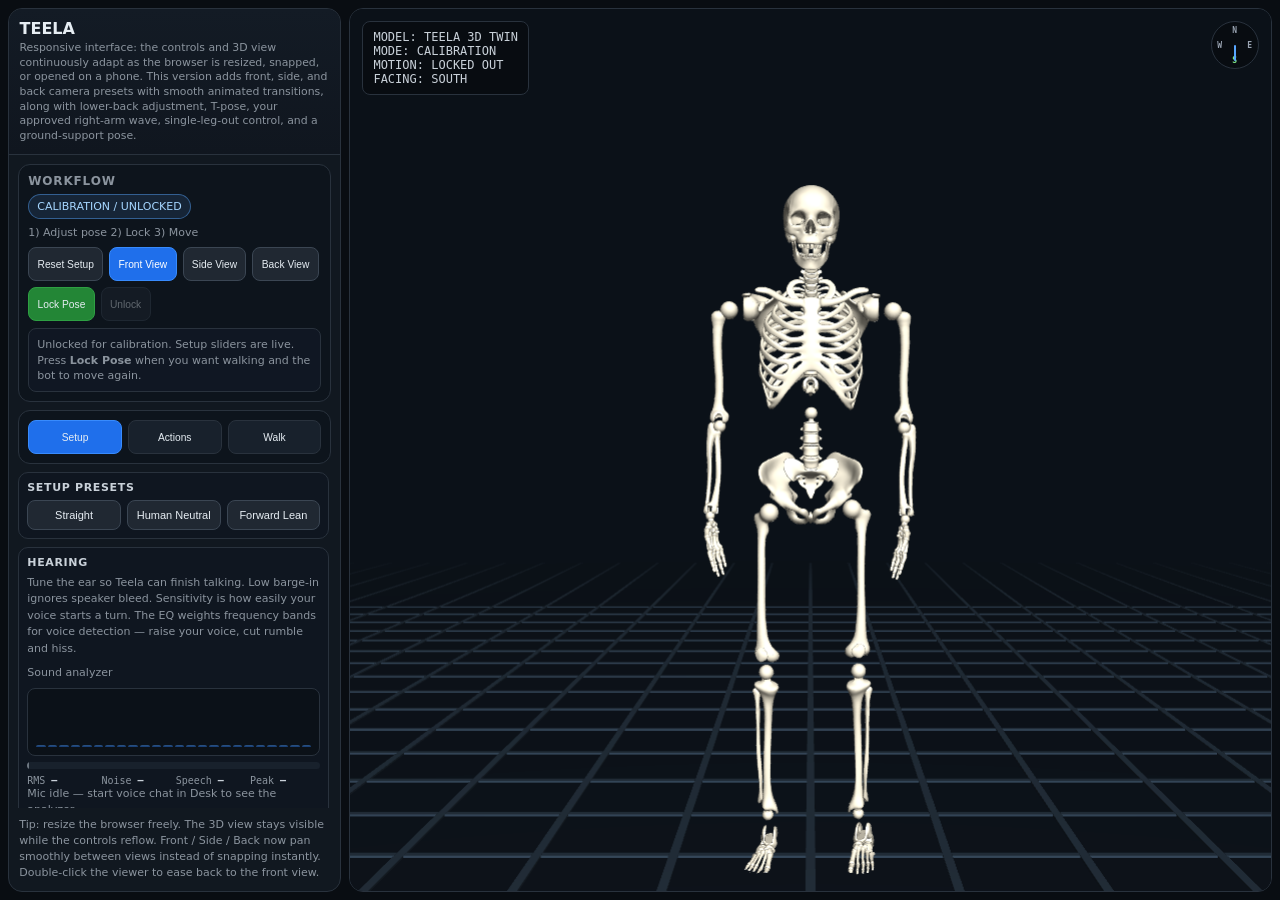
==== commit 669ef3bc: "fix(teela): follow compound body chat and restore meters Qwen is the executive for mixed requests li" ====
--- a/ui/robot-simulator.html
+++ b/ui/robot-simulator.html
@@ -705,7 +705,7 @@
 <div class="app">
   <aside class="sidebar">
     <div class="sidehead">
-      <h1>TEELA — Calibrate, Lock & Natural Walk</h1>
+      <h1>TEELA</h1>
       <div class="sub">Responsive interface: the controls and 3D view continuously adapt as the browser is resized, snapped, or opened on a phone. This version adds front, side, and back camera presets with smooth animated transitions, along with lower-back adjustment, T-pose, your approved right-arm wave, single-leg-out control, and a ground-support pose.</div>
     </div>
 
@@ -817,10 +817,10 @@
               <button class="motionCtl" id="walkLeft" type="button" disabled>← Walk Left · East</button>
               <button class="motionCtl" id="walkRight" type="button" disabled>Walk Right · West →</button>
               <button class="motionCtl" id="walkPlace" type="button" disabled>In Place · South</button>
-              <button class="motionCtl" id="walkBack" type="button" disabled>Walk Back · North</button>
+              <button class="motionCtl" id="walkBack" type="button" disabled>Walk Back · Reverse</button>
               <button class="motionCtl" id="stopMotion" type="button" disabled>Stop</button>
             </div>
-            <div class="hint" style="margin-top:6px">Facing you is <strong>south</strong>. Walk left is <strong>east</strong>, walk right is <strong>west</strong>, walk back is <strong>north</strong>.</div>
+            <div class="hint" style="margin-top:6px">Facing you is <strong>south</strong>. Walk left is <strong>east</strong>, walk right is <strong>west</strong>, walk back is <strong>reverse while still facing you</strong>.</div>
             <div class="row" style="margin-top:6px">
               <button class="motionCtl" id="neutralAction" type="button" disabled>Return to Locked Pose</button>
             </div>
@@ -1742,16 +1742,23 @@
   if(d === "back") return "north";
   return "south";
 }
+function faceHeadingOf(dir){
+  // Reverse walk stays facing the user (south). Travel heading is still north.
+  if(normalizeWalkDir(dir) === "back") return "south";
+  return headingOf(dir);
+}
 function currentHeading(){
   if(state.motion === "walking" || reverseStage){
-    return headingOf(pendingWalkDir || state.walkDir || "place");
+    return faceHeadingOf(pendingWalkDir || state.walkDir || "place");
   }
   return state.heading || "south";
 }
 function desiredFaceYaw(dir){
   // Body frame, same as "raise your left hand". Facing you (camera on +Z) is
   // south. Her left is +X / east / +π/2; her right is -X / west / -π/2;
-  // behind her is north (π).
+  // behind her is north (π). Walk back keeps facing south (yaw 0) and
+  // travels north with a reverse gait instead of a 180° turn.
+  if(normalizeWalkDir(dir) === "back") return 0;
   const h = headingOf(dir);
   if(h === "east") return Math.PI / 2;
   if(h === "west") return -Math.PI / 2;
@@ -1821,8 +1828,8 @@
   state.pose = "walk-cycle";
   if(walkTimer){ clearInterval(walkTimer); walkTimer = null; }
   walkTimer = 1;
-  state.heading = headingOf(dir);
-  log(dir === "place" ? "walk in place, facing south" : ("walk "+headingOf(dir)+" ("+dir+")"));
+  state.heading = faceHeadingOf(dir);
+  log(dir === "place" ? "walk in place, facing south" : (dir === "back" ? "walk backward, facing south" : ("walk "+headingOf(dir)+" ("+dir+")")));
   syncWalkButtons();
   emit();
 }
@@ -2597,7 +2604,7 @@
   if($("facingState")) $("facingState").textContent = currentHeading();
   if($("direction")){
     const intent = pendingWalkDir || ((state.motion==="walking" || reverseStage) ? state.walkDir : null);
-    $("direction").textContent = intent ? headingOf(intent)+(reverseStage ? " · turn" : "") : "—";
+    $("direction").textContent = intent ? (normalizeWalkDir(intent)==="back" ? "south · reverse" : headingOf(intent))+(reverseStage ? " · turn" : "") : "—";
   }
   const needle = $("compassNeedle");
   if(needle){
@@ -3462,7 +3469,7 @@
   const strideScale = stridePct / 100;
   const armScale = armSwingPct / 100;
   const swayScale = swayPct / 100;
-  if(state.motion === "walking") gaitPhase += dt * 5.1 * walkSpeed;
+  if(state.motion === "walking") gaitPhase += dt * 5.1 * walkSpeed * (state.walkDir === "back" ? -1 : 1);
   const cycle = (((gaitPhase / (Math.PI * 2)) % 1) + 1) % 1;
   const left = humanLegCycle(cycle, strideScale, blend);
   const right = humanLegCycle((cycle + 0.5) % 1, strideScale, blend);
